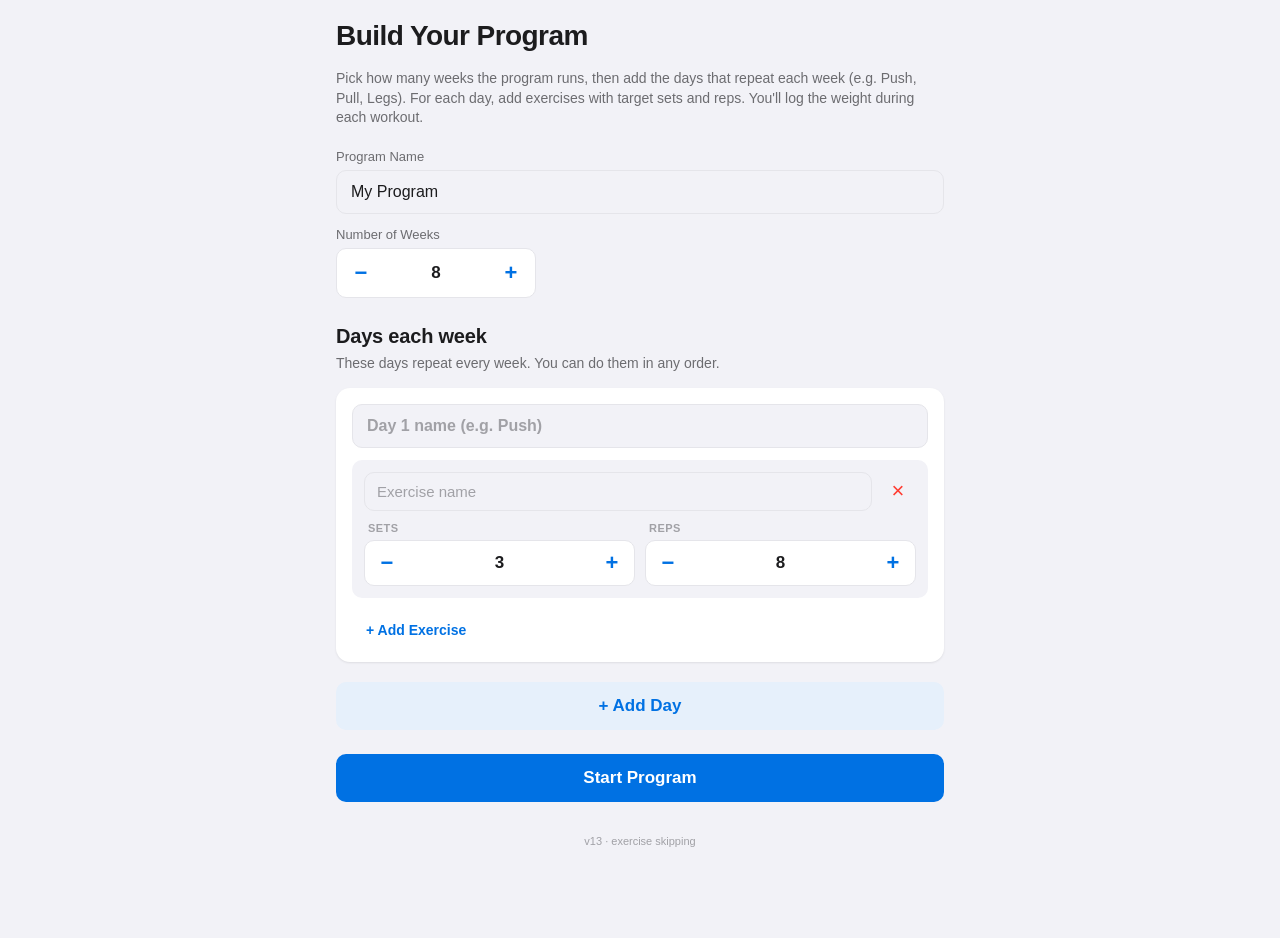
==== index.html @ 16e66144 "Add exercise skip flow" ====
<!DOCTYPE html>
<html lang="en">
<head>
<meta charset="UTF-8">
<meta name="viewport" content="width=device-width, initial-scale=1.0, viewport-fit=cover">
<title>Weight Tracker</title>
<link rel="manifest" href="manifest.json">
<meta name="theme-color" content="#0071e3">
<meta name="apple-mobile-web-app-capable" content="yes">
<meta name="apple-mobile-web-app-status-bar-style" content="default">
<meta name="apple-mobile-web-app-title" content="Weight Tracker">
<link rel="apple-touch-icon" href="icons/apple-touch-icon.png">
<link rel="icon" type="image/png" sizes="192x192" href="icons/icon-192.png">
<link rel="icon" type="image/png" sizes="512x512" href="icons/icon-512.png">
<style>
  :root {
    --bg: #f2f2f7;
    --card: #ffffff;
    --text: #1c1c1e;
    --text-dim: #6c6c70;
    --text-faint: #a1a1a6;
    --accent: #0071e3;
    --accent-dim: #e6f0fb;
    --success: #34c759;
    --success-dim: #e6f8eb;
    --danger: #ff3b30;
    --warn: #ff9500;
    --border: #e5e5ea;
    --shadow: 0 1px 2px rgba(0,0,0,0.04), 0 1px 3px rgba(0,0,0,0.05);
    --radius: 14px;
    --radius-sm: 10px;
    --safe-bottom: env(safe-area-inset-bottom, 0px);
    --safe-top: env(safe-area-inset-top, 0px);
    --tab-h: 64px;
  }
  * { box-sizing: border-box; -webkit-tap-highlight-color: transparent; }
  html, body { margin: 0; padding: 0; }
  body {
    font-family: -apple-system, BlinkMacSystemFont, "SF Pro Text", "Segoe UI", Roboto, sans-serif;
    background: var(--bg);
    color: var(--text);
    font-size: 16px;
    line-height: 1.4;
    min-height: 100vh;
    overscroll-behavior-y: contain;
    touch-action: manipulation;
  }
  #app {
    max-width: 640px;
    margin: 0 auto;
    padding: calc(16px + var(--safe-top)) 16px calc(var(--tab-h) + var(--safe-bottom) + 16px);
  }
  #app.fullscreen {
    padding-bottom: calc(var(--safe-bottom) + 96px);
  }

  /* Typography */
  h1 { font-size: 28px; font-weight: 700; margin: 0 0 4px; letter-spacing: -0.02em; }
  h2 { font-size: 20px; font-weight: 600; margin: 24px 0 12px; letter-spacing: -0.01em; }
  h3 { font-size: 17px; font-weight: 600; margin: 0; }
  .subtle { color: var(--text-dim); font-size: 14px; }
  .faint { color: var(--text-faint); font-size: 13px; }
  .mono { font-variant-numeric: tabular-nums; }

  /* Cards */
  .card {
    background: var(--card);
    border-radius: var(--radius);
    padding: 16px;
    margin-bottom: 12px;
    box-shadow: var(--shadow);
  }
  .card.compact { padding: 12px 16px; }
  .card.flat { box-shadow: none; border: 1px solid var(--border); }
  .row { display: flex; align-items: center; gap: 12px; }
  .row.between { justify-content: space-between; }
  .row.wrap { flex-wrap: wrap; }
  .stack { display: flex; flex-direction: column; gap: 4px; }

  /* Buttons */
  .btn {
    border: none;
    background: var(--accent);
    color: white;
    font-size: 17px;
    font-weight: 600;
    padding: 14px 20px;
    border-radius: var(--radius-sm);
    cursor: pointer;
    width: 100%;
    font-family: inherit;
    transition: opacity 0.15s, transform 0.05s;
  }
  .btn:active { transform: scale(0.98); opacity: 0.9; }
  .btn:disabled { opacity: 0.4; cursor: not-allowed; }
  .btn.secondary { background: var(--accent-dim); color: var(--accent); }
  .btn.ghost { background: transparent; color: var(--accent); }
  .btn.danger { background: transparent; color: var(--danger); }
  .btn.success { background: var(--success); }
  .btn.small { padding: 8px 14px; font-size: 14px; width: auto; }
  .btn.icon {
    width: 36px; height: 36px; padding: 0;
    border-radius: 50%; display: inline-flex;
    align-items: center; justify-content: center;
    background: var(--bg); color: var(--text-dim);
    font-size: 18px; font-weight: 400;
  }
  .btn-group { display: flex; gap: 8px; }
  .btn-group .btn { flex: 1; }

  /* Inputs */
  input[type="text"], input[type="number"], input[type="tel"] {
    border: 1px solid var(--border);
    background: var(--bg);
    border-radius: var(--radius-sm);
    padding: 12px 14px;
    font-size: 16px;
    font-family: inherit;
    width: 100%;
    color: var(--text);
    -webkit-appearance: none;
    appearance: none;
  }
  input:focus {
    outline: none;
    border-color: var(--accent);
    background: white;
  }
  input::placeholder { color: var(--text-faint); }
  label.field { display: block; margin-bottom: 12px; }
  label.field .lbl { display: block; font-size: 13px; color: var(--text-dim); margin-bottom: 4px; }

  /* Tab bar */
  #tabs {
    position: fixed;
    bottom: 0; left: 0; right: 0;
    background: rgba(255,255,255,0.92);
    backdrop-filter: saturate(180%) blur(20px);
    -webkit-backdrop-filter: saturate(180%) blur(20px);
    border-top: 1px solid var(--border);
    display: flex;
    height: calc(var(--tab-h) + var(--safe-bottom));
    padding-bottom: var(--safe-bottom);
    z-index: 50;
  }
  #tabs[hidden] { display: none; }
  .tab {
    flex: 1;
    border: none;
    background: transparent;
    color: var(--text-dim);
    font-size: 11px;
    font-weight: 500;
    cursor: pointer;
    display: flex;
    flex-direction: column;
    align-items: center;
    justify-content: center;
    gap: 2px;
    padding: 8px 4px;
    font-family: inherit;
  }
  .tab .ico { font-size: 22px; line-height: 1; }
  .tab.active { color: var(--accent); }

  /* Stat row */
  .stats {
    display: grid;
    grid-template-columns: repeat(3, 1fr);
    gap: 8px;
    margin: 12px 0 20px;
  }
  .stat {
    background: var(--card);
    border-radius: var(--radius);
    padding: 12px;
    text-align: center;
    box-shadow: var(--shadow);
  }
  .stat .v { font-size: 22px; font-weight: 700; letter-spacing: -0.02em; }
  .stat .k { font-size: 11px; color: var(--text-dim); text-transform: uppercase; letter-spacing: 0.04em; margin-top: 2px; }

  /* Progress */
  .progress-bar {
    height: 8px;
    background: var(--bg);
    border-radius: 4px;
    overflow: hidden;
  }
  .progress-bar .fill {
    height: 100%;
    background: var(--accent);
    transition: width 0.3s;
  }
  .progress-bar.success .fill { background: var(--success); }

  /* Day list */
  .day-list .day-item {
    display: flex;
    align-items: center;
    gap: 12px;
    padding: 12px;
    background: var(--card);
    border-radius: var(--radius-sm);
    margin-bottom: 8px;
    border: 1px solid transparent;
  }
  .day-list .day-item.current { border-color: var(--accent); background: var(--accent-dim); }
  .day-list .day-item.done .num { background: var(--success); color: white; }
  .day-list .num {
    width: 32px; height: 32px;
    border-radius: 50%;
    background: var(--bg);
    color: var(--text-dim);
    display: flex; align-items: center; justify-content: center;
    font-weight: 600; font-size: 14px;
    flex-shrink: 0;
  }
  .day-list .day-item.current .num { background: var(--accent); color: white; }
  .day-list .name { flex: 1; font-weight: 500; }
  .day-list .meta { font-size: 13px; color: var(--text-dim); }

  /* Workout view */
  .workout-top {
    position: sticky;
    top: 0;
    background: var(--bg);
    z-index: 10;
    padding-top: var(--safe-top);
    margin: calc(-1 * (16px + var(--safe-top))) -16px 12px;
    padding: calc(12px + var(--safe-top)) 16px 12px;
  }
  .workout-top .row { margin-bottom: 12px; }
  .dots { display: flex; gap: 6px; flex-wrap: wrap; }
  .dot {
    width: 28px; height: 4px;
    background: var(--border);
    border-radius: 2px;
    flex: 1;
    min-width: 16px;
    max-width: 40px;
    cursor: pointer;
  }
  .dot.current { background: var(--accent); }
  .dot.done { background: var(--success); }
  .dot.skipped { background: var(--warn); }

  /* Exercise card */
  .ex-card {
    background: var(--card);
    border-radius: var(--radius);
    margin-bottom: 10px;
    box-shadow: var(--shadow);
    overflow: hidden;
    transition: opacity 0.15s;
  }
  .ex-card.pending { opacity: 0.55; }
  .ex-card.done .ex-header { background: var(--success-dim); }
  .ex-card.skipped .ex-header { background: #fff4e5; }
  .ex-card.skipped .check { background: var(--warn); }
  .ex-header {
    padding: 14px 16px;
    display: flex;
    align-items: center;
    gap: 10px;
  }
  .ex-header .name { flex: 1; font-weight: 600; font-size: 16px; }
  .ex-header .progress {
    font-size: 13px;
    color: var(--text-dim);
    font-variant-numeric: tabular-nums;
  }
  .ex-header .check {
    width: 22px; height: 22px;
    border-radius: 50%;
    background: var(--success);
    color: white;
    display: flex; align-items: center; justify-content: center;
    font-size: 14px;
    font-weight: 700;
  }
  .ex-target { font-size: 13px; color: var(--text-dim); padding: 0 16px 12px; }
  .ex-summary { font-size: 13px; color: var(--text-dim); padding: 0 16px 12px; font-variant-numeric: tabular-nums; }
  .skip-ex-btn { flex-shrink: 0; }

  /* Set rows */
  .sets { padding: 0 12px 12px; }
  .set-row {
    display: grid;
    grid-template-columns: 48px 1fr 1fr 56px;
    gap: 8px;
    align-items: center;
    padding: 10px 4px;
    border-top: 1px solid var(--border);
  }
  .set-row:first-child { border-top: none; }
  .set-row .lbl { font-size: 13px; color: var(--text-dim); font-weight: 600; }
  .set-row.logged {
    color: var(--text);
  }
  .set-row.logged .val {
    font-size: 16px;
    font-weight: 500;
    font-variant-numeric: tabular-nums;
  }
  .set-row.logged .lbl { color: var(--success); }
  .set-row.pending { color: var(--text-faint); }
  .set-row.pending .val {
    font-size: 14px;
    color: var(--text-faint);
    font-variant-numeric: tabular-nums;
  }
  .set-row.active input,
  .set-row.editing input {
    height: 44px;
    padding: 0 12px;
    text-align: center;
    font-size: 17px;
    font-weight: 600;
    font-variant-numeric: tabular-nums;
    background: var(--bg);
    border: 1px solid transparent;
    border-radius: var(--radius-sm);
    box-sizing: border-box;
  }
  .set-row.active .log-btn {
    background: var(--accent);
    color: white;
    border: none;
    border-radius: var(--radius-sm);
    height: 44px;
    font-size: 20px;
    cursor: pointer;
    font-weight: 700;
    box-sizing: border-box;
  }
  .set-row.active .log-btn:disabled {
    background: var(--border);
    color: var(--text-faint);
  }
  .set-row.logged {
    cursor: pointer;
    -webkit-tap-highlight-color: transparent;
    transition: background 0.12s ease;
    border-radius: var(--radius-sm);
  }
  .set-row.logged:active { background: var(--bg); }
  .edit-set-btn {
    color: var(--text-faint);
    font-size: 18px;
    justify-self: end;
    pointer-events: none;
  }
  .set-row.editing {
    grid-template-columns: 48px 1fr 1fr 96px;
    background: var(--accent-dim);
    border-radius: var(--radius-sm);
    padding: 8px;
  }
  .set-row.editing .edit-actions {
    display: flex;
    gap: 4px;
  }
  .set-row.editing .edit-actions .log-btn,
  .set-row.editing .edit-actions .cancel-btn {
    flex: 1;
    border: none;
    border-radius: var(--radius-sm);
    height: 44px;
    font-size: 20px;
    font-weight: 700;
    cursor: pointer;
    box-sizing: border-box;
  }
  .set-row.editing .edit-actions .log-btn {
    background: var(--accent);
    color: white;
  }
  .set-row.editing .edit-actions .log-btn:disabled {
    background: var(--border);
    color: var(--text-faint);
  }
  .set-row.editing .edit-actions .cancel-btn {
    background: white;
    color: var(--text-dim);
    border: 1px solid var(--border);
  }
  .last-ref {
    grid-column: 2 / 5;
    margin-top: -4px;
    padding-bottom: 8px;
  }
  .last-chip {
    display: inline-flex;
    align-items: center;
    gap: 6px;
    background: var(--bg);
    color: var(--text-dim);
    font-size: 12px;
    padding: 5px 10px;
    border-radius: 12px;
    border: none;
    cursor: pointer;
    font-family: inherit;
    font-variant-numeric: tabular-nums;
  }
  .last-chip.static { cursor: default; }
  .last-chip .copy { color: var(--accent); font-weight: 600; }

  /* Compact reps stepper in workout set rows */
  .set-row .reps-stepper {
    display: flex;
    align-items: center;
    justify-content: space-between;
    height: 44px;
    background: var(--bg);
    border: 1px solid transparent;
    border-radius: var(--radius-sm);
    padding: 2px;
    min-width: 0;
    box-sizing: border-box;
  }
  .set-row .reps-stepper .step-btn {
    width: 40px; height: 38px;
    font-size: 20px;
    color: var(--accent);
    background: transparent;
    border: none;
    border-radius: var(--radius-sm);
    flex-shrink: 0;
    cursor: pointer;
  }
  .set-row .reps-stepper .step-btn:active { background: var(--accent-dim); }
  .set-row .reps-stepper .step-val {
    flex: 1;
    text-align: center;
    font-size: 17px;
    font-weight: 600;
    font-variant-numeric: tabular-nums;
    min-width: 24px;
  }
  .set-row.editing .reps-stepper {
    background: white;
  }

  /* Bottom bar in workout */
  .workout-bottom {
    position: fixed;
    bottom: var(--safe-bottom);
    left: 0; right: 0;
    background: rgba(255,255,255,0.92);
    backdrop-filter: saturate(180%) blur(20px);
    -webkit-backdrop-filter: saturate(180%) blur(20px);
    border-top: 1px solid var(--border);
    padding: 12px 16px;
    z-index: 40;
  }
  .workout-bottom-inner { max-width: 640px; margin: 0 auto; }

  /* Setup */
  .day-editor {
    background: var(--card);
    border-radius: var(--radius);
    padding: 16px;
    margin-bottom: 12px;
    box-shadow: var(--shadow);
  }
  .ex-editor {
    background: var(--bg);
    border-radius: var(--radius-sm);
    padding: 12px;
    margin-bottom: 8px;
  }
  .ex-editor-top {
    display: flex;
    gap: 8px;
    align-items: center;
  }
  .ex-editor-top .exname { flex: 1; padding: 10px 12px; font-size: 15px; }
  .ex-editor-bottom {
    display: flex;
    gap: 10px;
    margin-top: 10px;
  }
  .ex-editor .remove {
    background: transparent;
    border: none;
    color: var(--danger);
    font-size: 22px;
    cursor: pointer;
    padding: 6px 10px;
    border-radius: var(--radius-sm);
    min-width: 36px;
    min-height: 36px;
  }
  .stepper-group {
    flex: 1;
    min-width: 0;
  }
  .stepper {
    display: flex;
    align-items: center;
    justify-content: space-between;
    background: var(--card);
    border: 1px solid var(--border);
    border-radius: var(--radius-sm);
    padding: 4px;
    min-width: 0;
  }
  .stepper.big { padding: 6px; }
  .stepper-label {
    display: block;
    font-size: 11px;
    color: var(--text-faint);
    text-transform: uppercase;
    letter-spacing: 0.04em;
    font-weight: 600;
    margin: 0 0 4px 4px;
  }
  .step-btn {
    width: 36px; height: 36px;
    background: transparent;
    border: none;
    color: var(--accent);
    font-size: 22px;
    font-weight: 600;
    cursor: pointer;
    border-radius: var(--radius-sm);
    flex-shrink: 0;
  }
  .step-btn:active { background: var(--accent-dim); }
  .step-val {
    flex: 1;
    min-width: 28px;
    text-align: center;
    font-size: 17px;
    font-weight: 600;
    font-variant-numeric: tabular-nums;
  }
  /* placeholder for old style — no longer used but kept harmless */
  .ex-editor-head {
    display: none;
    font-size: 11px;
    color: var(--text-faint);
    text-transform: uppercase;
    letter-spacing: 0.04em;
    margin-bottom: 4px;
    padding: 0 4px;
  }

  /* Celebration */
  .celebrate {
    text-align: center;
    padding: 40px 20px;
  }
  .celebrate .big {
    width: 88px; height: 88px;
    border-radius: 50%;
    background: var(--success);
    color: white;
    display: inline-flex;
    align-items: center; justify-content: center;
    font-size: 44px;
    margin-bottom: 20px;
    animation: pop 0.4s ease-out;
  }
  .celebrate h1 { font-size: 32px; margin-bottom: 8px; }
  .celebrate .sub { color: var(--text-dim); margin-bottom: 24px; }

  /* Week progression timeline on celebration */
  .week-timeline {
    max-width: 360px;
    margin: 8px auto 24px;
    padding: 0 8px;
  }
  .week-tl-row {
    display: flex;
    align-items: center;
    gap: 0;
  }
  .week-tl-node {
    width: 44px;
    height: 44px;
    border-radius: 50%;
    border: 2px solid var(--border);
    background: var(--card);
    color: var(--text-faint);
    display: flex;
    align-items: center;
    justify-content: center;
    font-size: 18px;
    font-weight: 700;
    flex-shrink: 0;
    transition: background 0.2s, border-color 0.2s, color 0.2s;
  }
  .week-tl-node.done {
    background: var(--success);
    border-color: var(--success);
    color: white;
  }
  .week-tl-node.animate-in {
    animation: tl-pop 0.55s cubic-bezier(0.34, 1.56, 0.64, 1) backwards;
  }
  .week-tl-line {
    flex: 1;
    height: 2px;
    background: var(--border);
    transition: background 0.3s ease;
  }
  .week-tl-line.filled { background: var(--success); }
  .week-tl-labels {
    display: flex;
    justify-content: space-between;
    margin-top: 10px;
  }
  .week-tl-name {
    width: 44px;
    text-align: center;
    font-size: 10px;
    text-transform: uppercase;
    letter-spacing: 0.05em;
    font-weight: 600;
    color: var(--text-faint);
    overflow: hidden;
    text-overflow: ellipsis;
    white-space: nowrap;
    flex-shrink: 0;
  }
  .week-tl-name.done { color: var(--text); }
  .week-tl-caption {
    margin-top: 14px;
    font-size: 12px;
    color: var(--text-dim);
    font-weight: 500;
    font-variant-numeric: tabular-nums;
  }
  @keyframes tl-pop {
    0%   { transform: scale(0.4); opacity: 0; }
    60%  { transform: scale(1.18); opacity: 1; }
    100% { transform: scale(1); opacity: 1; }
  }
  .reward-row {
    display: flex; justify-content: center; gap: 12px;
    margin: 20px 0;
  }
  .reward {
    background: var(--card);
    border-radius: var(--radius);
    padding: 12px 18px;
    box-shadow: var(--shadow);
    font-weight: 600;
    font-size: 15px;
    animation: slideup 0.5s ease-out;
  }
  .reward .label { display: block; font-size: 11px; color: var(--text-dim); text-transform: uppercase; letter-spacing: 0.04em; font-weight: 500; margin-bottom: 2px; }
  @keyframes pop {
    0% { transform: scale(0); }
    70% { transform: scale(1.15); }
    100% { transform: scale(1); }
  }
  @keyframes slideup {
    from { transform: translateY(20px); opacity: 0; }
    to { transform: translateY(0); opacity: 1; }
  }

  /* History */
  .session-item {
    background: var(--card);
    border-radius: var(--radius);
    padding: 14px 16px;
    margin-bottom: 10px;
    box-shadow: var(--shadow);
  }
  .session-item .session-head {
    display: flex; align-items: baseline; justify-content: space-between;
    margin-bottom: 6px;
  }
  .session-item .session-head .ttl { font-weight: 600; }
  .session-item details summary {
    cursor: pointer;
    color: var(--accent);
    font-size: 13px;
    list-style: none;
    margin-top: 8px;
  }
  .session-item details summary::-webkit-details-marker { display: none; }
  .session-item .ex-detail {
    margin-top: 10px;
    padding-top: 10px;
    border-top: 1px solid var(--border);
    font-size: 14px;
  }
  .session-item .ex-detail .nm { font-weight: 500; }
  .session-item .ex-detail .sts { color: var(--text-dim); font-variant-numeric: tabular-nums; font-size: 13px; }

  /* Empty state */
  .empty {
    text-align: center;
    padding: 60px 20px;
    color: var(--text-dim);
  }
  .empty .ico {
    font-size: 56px;
    margin-bottom: 12px;
    opacity: 0.4;
  }

  /* Modal */
  .modal-backdrop {
    position: fixed; inset: 0;
    background: rgba(0,0,0,0.4);
    display: flex; align-items: center; justify-content: center;
    z-index: 100;
    padding: 20px;
  }
  .modal {
    background: var(--card);
    border-radius: var(--radius);
    padding: 20px;
    max-width: 360px;
    width: 100%;
    text-align: center;
  }
  .modal h3 { margin-bottom: 8px; }
  .modal p { color: var(--text-dim); margin: 0 0 20px; }
  .modal .btn-group { margin-top: 12px; }
  .modal-extra {
    display: block;
    margin: 16px auto 0;
    background: transparent;
    border: none;
    color: var(--accent);
    font-size: 14px;
    font-weight: 500;
    padding: 8px 12px;
    cursor: pointer;
  }
  .modal-extra.danger { color: var(--danger); }

  /* Misc */
  .divider { height: 1px; background: var(--border); margin: 16px 0; }
  .badge {
    display: inline-block;
    background: var(--accent-dim);
    color: var(--accent);
    font-size: 12px;
    font-weight: 600;
    padding: 2px 8px;
    border-radius: 8px;
  }
  .badge.success { background: var(--success-dim); color: var(--success); }

  .program-summary .ex-line {
    padding: 8px 0;
    border-bottom: 1px solid var(--border);
    display: flex; justify-content: space-between;
    font-size: 14px;
  }
  .program-summary .ex-line:last-child { border-bottom: none; }
  .program-summary .ex-line .nm { font-weight: 500; }
  .program-summary .ex-line .tgt { color: var(--text-dim); font-variant-numeric: tabular-nums; }

  .week-pip {
    width: 28px; height: 28px;
    border-radius: 50%;
    background: var(--card);
    border: 1px solid var(--border);
    color: var(--text-dim);
    font-size: 12px;
    font-weight: 600;
    display: inline-flex;
    align-items: center; justify-content: center;
    font-variant-numeric: tabular-nums;
  }
  .week-pip.done { background: var(--success); color: white; border-color: var(--success); }
  .week-pip.current { background: var(--accent); color: white; border-color: var(--accent); }

  .day-check {
    width: 28px; height: 28px;
    border-radius: 50%;
    background: var(--success);
    color: white;
    display: flex; align-items: center; justify-content: center;
    font-size: 15px; font-weight: 700;
    flex-shrink: 0;
  }
  .day-check.small { width: 22px; height: 22px; font-size: 13px; }

  .day-row {
    background: var(--card);
    border-radius: var(--radius);
    padding: 12px 14px;
    margin-bottom: 8px;
    box-shadow: var(--shadow);
  }
  .day-row.compact { cursor: pointer; user-select: none; -webkit-tap-highlight-color: transparent; }
  .day-row.done {
    display: flex;
    align-items: center;
    gap: 12px;
    padding: 10px 14px;
    opacity: 0.75;
  }
  .day-row-head {
    display: flex;
    align-items: center;
    gap: 10px;
  }
  .day-row-main { flex: 1; min-width: 0; }
  .day-row-main .name { font-size: 16px; font-weight: 600; }
  .day-row-main .meta { font-size: 13px; color: var(--text-dim); margin-top: 2px; }
  .chevron { color: var(--text-faint); font-size: 14px; }
  .day-row-detail {
    margin-top: 12px;
    padding-top: 12px;
    border-top: 1px solid var(--border);
  }

  .card-next {
    border: 2px solid var(--accent);
    box-shadow: 0 1px 2px rgba(0,113,227,0.08), 0 4px 12px rgba(0,113,227,0.12);
  }

  .version-stamp {
    text-align: center;
    color: var(--text-faint);
    font-size: 11px;
    margin: 32px 0 8px;
    font-variant-numeric: tabular-nums;
  }
</style>
</head>
<body>
<div id="app"></div>
<nav id="tabs" hidden>
  <button class="tab" data-tab="today"><span class="ico">⌂</span><span>Today</span></button>
  <button class="tab" data-tab="program"><span class="ico">⚙</span><span>Settings</span></button>
  <button class="tab" data-tab="history"><span class="ico">◷</span><span>History</span></button>
</nav>

<script>
'use strict';

/* ---------- State ---------- */
const APP_VERSION = 'v13 · exercise skipping';

const EXERCISE_LIBRARY = [
  // Squat / quad
  'Back Squat', 'Front Squat', 'Goblet Squat', 'Hack Squat', 'Bulgarian Split Squat',
  'Leg Press', 'Lunge', 'Walking Lunge', 'Step-Up', 'Leg Extension',
  // Hinge / posterior chain
  'Deadlift', 'Romanian Deadlift', 'Sumo Deadlift', 'Stiff-Leg Deadlift',
  'Hip Thrust', 'Glute Bridge', 'Good Morning', 'Leg Curl', 'Kettlebell Swing',
  // Calves
  'Standing Calf Raise', 'Seated Calf Raise',
  // Push horizontal
  'Bench Press', 'Incline Bench Press', 'Decline Bench Press', 'Close-Grip Bench Press',
  'Dumbbell Bench Press', 'Incline Dumbbell Press', 'Dumbbell Fly', 'Cable Fly',
  'Dumbbell Pullover', 'Push-Up', 'Diamond Push-Up', 'Dip',
  // Pull horizontal
  'Bent-Over Row', 'Pendlay Row', 'T-Bar Row', 'Seated Cable Row', 'Dumbbell Row',
  'Inverted Row', 'Chest-Supported Row', 'Face Pull',
  // Pull vertical
  'Pull-Up', 'Chin-Up', 'Lat Pulldown', 'Straight-Arm Pulldown',
  // Shoulders
  'Overhead Press', 'Dumbbell Shoulder Press', 'Arnold Press', 'Push Press',
  'Lateral Raise', 'Cable Lateral Raise', 'Front Raise', 'Rear Delt Fly',
  'Upright Row', 'Shrug',
  // Biceps
  'Barbell Curl', 'EZ-Bar Curl', 'Dumbbell Curl', 'Hammer Curl',
  'Preacher Curl', 'Cable Curl', 'Concentration Curl', 'Incline Dumbbell Curl',
  // Triceps
  'Tricep Pushdown', 'Skull Crusher', 'Overhead Tricep Extension',
  'Tricep Dip', 'Tricep Kickback', 'Cable Overhead Extension',
  // Core
  'Plank', 'Side Plank', 'Hanging Leg Raise', 'Cable Crunch', 'Russian Twist',
  'Ab Wheel Rollout', 'Sit-Up', 'Crunch', 'Mountain Climber', 'Pallof Press',
  // Olympic / total body
  'Power Clean', 'Clean and Press', 'Snatch', 'Farmer’s Walk', 'Turkish Get-Up'
];
const STORAGE_KEY = 'wt-state-v2';
let saveErrorShown = false;
const DEFAULT_STATE = {
  program: null,        // { name, weeks: 8, template: [{ name, exercises: [{ name, sets, reps }] }] }
  sessions: [],         // [{ date, weekIndex, dayIndex, dayName, durationMs, exercises: [{ name, sets: [{ weight, reps, ts }], skipped }] }]
  active: null,         // { weekIndex, dayIndex, dayName, startedAt, exercises: [...] }
  stats: { xp: 0, streak: 0, lastDayCompleteDate: null },
  currentRun: { startedAt: null, weekIndex: 0, completedDayIndices: [] },
  tab: 'today',
  celebration: null     // { type: 'workout', dayName, weekIndex, setCount, volume, xpEarned, leveledUp, fullyComplete, weekComplete, programComplete }
};

let state = load();
let setupDraft = null;  // { name, weeks, days: [...] } while editing in setup screen
let editingSet = null;  // { exIdx, setIdx } when a logged set is being edited
let expandedDayIdx = null;  // index of compact day-card whose detail is expanded on Today
let modal = null;

function load() {
  try {
    const raw = localStorage.getItem(STORAGE_KEY);
    if (raw) return migrate(Object.assign(structuredClone(DEFAULT_STATE), JSON.parse(raw)));
  } catch (e) { console.warn('load failed', e); }
  return structuredClone(DEFAULT_STATE);
}

function migrate(s) {
  if (!s.program) return s;
  // Old program shape: { name, days: [...] } → { name, weeks: 1, template: [...] }
  if (s.program.days && !s.program.template) {
    s.program = {
      name: s.program.name,
      weeks: 1,
      template: s.program.days
    };
  }
  // Normalize currentRun shape
  const cr = s.currentRun || {};
  const newCR = {
    startedAt: cr.startedAt || Date.now(),
    weekIndex: typeof cr.weekIndex === 'number' ? cr.weekIndex : 0,
    completedDayIndices: Array.isArray(cr.completedDayIndices) ? cr.completedDayIndices : []
  };
  // Migrate old completedDayCount → weekIndex/completedDayIndices
  if (typeof cr.completedDayCount === 'number' && !Array.isArray(cr.completedDayIndices)) {
    const dayCount = s.program.template.length;
    const fullWeeks = Math.floor(cr.completedDayCount / dayCount);
    const remainder = cr.completedDayCount % dayCount;
    newCR.weekIndex = fullWeeks;
    newCR.completedDayIndices = Array.from({ length: remainder }, (_, i) => i);
  }
  s.currentRun = newCR;
  // Ensure sessions have weekIndex
  if (Array.isArray(s.sessions)) {
    s.sessions.forEach(sess => { if (sess.weekIndex == null) sess.weekIndex = 0; });
  }
  return s;
}

function save() {
  try {
    localStorage.setItem(STORAGE_KEY, JSON.stringify(state));
    // Verify it actually persisted (some browsers silently accept then drop)
    const check = localStorage.getItem(STORAGE_KEY);
    if (!check) throw new Error('write succeeded but read returned empty');
    return true;
  } catch (e) {
    console.error('save failed', e);
    if (!saveErrorShown) {
      saveErrorShown = true;
      showModal({
        title: 'Could not save your data',
        body: 'Your browser is blocking storage. Common causes: Private/Incognito mode, "Block All Cookies", or full storage. Your changes won\'t persist across reloads until this is fixed.\n\nError: ' + (e.message || String(e)),
        confirmText: 'OK',
        hideCancel: true,
        onConfirm: closeModal
      });
    }
    return false;
  }
}

function buzz(pattern) {
  // No-op on iOS Safari (Vibration API unsupported). Works on Android Chrome / many PWAs.
  try { if (navigator.vibrate) navigator.vibrate(pattern); } catch (e) {}
}

function storageWorks() {
  try {
    const k = '__wt_test__';
    localStorage.setItem(k, '1');
    const ok = localStorage.getItem(k) === '1';
    localStorage.removeItem(k);
    return ok;
  } catch (e) {
    return false;
  }
}

function setState(patch) {
  Object.assign(state, patch);
  save();
  render();
}

/* ---------- Helpers ---------- */
const $ = (sel, root = document) => root.querySelector(sel);
const $$ = (sel, root = document) => Array.from(root.querySelectorAll(sel));
const esc = s => String(s ?? '').replace(/[&<>"']/g, c => ({'&':'&amp;','<':'&lt;','>':'&gt;','"':'&quot;',"'":'&#39;'}[c]));
const fmtNum = n => {
  if (n == null || isNaN(n)) return '–';
  const r = Math.round(n * 10) / 10;
  return r % 1 === 0 ? String(r) : r.toFixed(1);
};
const fmtDate = ts => {
  const d = new Date(ts);
  const now = new Date();
  const sameDay = d.toDateString() === now.toDateString();
  const yesterday = new Date(now); yesterday.setDate(now.getDate() - 1);
  const isYesterday = d.toDateString() === yesterday.toDateString();
  if (sameDay) return 'Today';
  if (isYesterday) return 'Yesterday';
  return d.toLocaleDateString(undefined, { weekday: 'short', month: 'short', day: 'numeric' });
};
const daysBetween = (a, b) => {
  const d1 = new Date(new Date(a).toDateString());
  const d2 = new Date(new Date(b).toDateString());
  return Math.round((d2 - d1) / 86400000);
};

function totalVolume(exercises) {
  let v = 0;
  exercises.forEach(e => e.sets.forEach(s => v += (s.weight || 0) * (s.reps || 0)));
  return v;
}
function setCount(exercises) {
  return exercises.reduce((n, e) => n + e.sets.length, 0);
}
function exerciseIsComplete(ex) {
  return ex.sets.length >= ex.targetSets;
}
function exerciseIsResolved(ex) {
  return exerciseIsComplete(ex) || !!ex.skipped;
}
function skippedCount(exercises) {
  return exercises.filter(e => e.skipped).length;
}
function workoutSummaryText(setCountVal, volume, skippedCountVal) {
  const parts = [`${setCountVal} sets`, `${fmtNum(volume)} kg`];
  if (skippedCountVal) parts.push(`${skippedCountVal} skipped`);
  return parts.join(' · ');
}
function levelFromXp(xp) {
  return Math.floor(Math.sqrt(xp / 100));
}
function xpForLevel(lvl) {
  return lvl * lvl * 100;
}

function findLastSet(exerciseName, setIndex) {
  for (let i = state.sessions.length - 1; i >= 0; i--) {
    const ex = state.sessions[i].exercises.find(e => e.name === exerciseName);
    if (ex && ex.sets[setIndex]) return ex.sets[setIndex];
  }
  return null;
}

function weightPrefillFor(ex, si) {
  // Set 2+: take the weight from the previous set in this workout
  if (si > 0 && ex.sets[si - 1]) return ex.sets[si - 1].weight;
  // Set 1: take the weight from the most recent matching set in history (if any)
  const last = findLastSet(ex.name, 0);
  return last ? last.weight : '';
}

function sessionExerciseStatus(ex) {
  const sets = ex.sets.length;
  if (ex.skipped) {
    return sets
      ? `${sets} set${sets === 1 ? '' : 's'} · skipped rest`
      : 'Skipped';
  }
  return `${sets} set${sets === 1 ? '' : 's'}`;
}

function sessionExerciseSetSummary(ex) {
  if (!ex.sets.length) return ex.skipped ? 'No sets logged' : '';
  return ex.sets.map(st => `${fmtNum(st.weight)}kg × ${st.reps}`).join(' · ');
}

function repsPrefillFor(ex, si) {
  // Set 2+: take the reps from the previous set in this workout
  if (si > 0 && ex.sets[si - 1]) return ex.sets[si - 1].reps;
  // Set 1: use the program's target reps
  return ex.targetReps;
}

function dayIsDoneThisWeek(dayIndex) {
  return state.currentRun.completedDayIndices.includes(dayIndex);
}

function nextDayIndex() {
  if (!state.program) return -1;
  for (let i = 0; i < state.program.template.length; i++) {
    if (!dayIsDoneThisWeek(i)) return i;
  }
  return -1;
}

function weekIsComplete() {
  return state.program && state.currentRun.completedDayIndices.length >= state.program.template.length;
}

function programIsComplete() {
  return state.program && state.currentRun.weekIndex >= state.program.weeks;
}

function sessionForDayThisWeek(dayIndex) {
  return state.sessions.slice().reverse().find(s =>
    s.weekIndex === state.currentRun.weekIndex && s.dayIndex === dayIndex
  );
}

/* ---------- Routing ---------- */
function pickView() {
  if (state.celebration) return 'celebration';
  if (!state.program || state.editing) return 'setup';
  if (state.active) return 'workout';
  return state.tab;
}

function render() {
  const view = pickView();
  const app = $('#app');
  const tabs = $('#tabs');
  let body = (Views[view] || Views.today)();
  if (view !== 'workout') {
    body += `<div class="version-stamp">${APP_VERSION}</div>`;
  }
  app.innerHTML = body;
  app.classList.toggle('fullscreen', view === 'workout');
  const showTabs = view === 'today' || view === 'program' || view === 'history';
  tabs.hidden = !showTabs;
  if (showTabs) {
    $$('.tab', tabs).forEach(t => t.classList.toggle('active', t.dataset.tab === state.tab));
  }
  if (modal) renderModal();
  // Scroll to top on view change (but not for active workout re-renders)
  if (view !== 'workout') window.scrollTo(0, 0);
}

/* ---------- Views ---------- */
const Views = {};

Views.setup = function() {
  if (!setupDraft) {
    setupDraft = state.program
      ? { name: state.program.name, weeks: state.program.weeks, days: structuredClone(state.program.template) }
      : { name: 'My Program', weeks: 8, days: [makeDay()] };
  }
  const suggestions = exerciseNameSuggestions();
  return `
    <datalist id="exercise-options">
      ${suggestions.map(n => `<option value="${esc(n)}">`).join('')}
    </datalist>

    <h1>${state.program ? 'Edit Program' : 'Build Your Program'}</h1>
    <p class="subtle">${state.program ? 'Changes apply going forward.' : 'Pick how many weeks the program runs, then add the days that repeat each week (e.g. Push, Pull, Legs). For each day, add exercises with target sets and reps. You\'ll log the weight during each workout.'}</p>

    <div style="margin-top:20px;">
      <label class="field">
        <span class="lbl">Program Name</span>
        <input type="text" id="prog-name" value="${esc(setupDraft.name)}" placeholder="e.g. 8-week Push/Pull/Legs">
      </label>
      <label class="field" style="max-width:200px;">
        <span class="lbl">Number of Weeks</span>
        <div class="stepper big" data-stepper-target="weeks">
          <button class="step-btn" data-step="-1" type="button">−</button>
          <span class="step-val" id="prog-weeks-val">${setupDraft.weeks}</span>
          <button class="step-btn" data-step="1" type="button">+</button>
        </div>
      </label>
    </div>

    <h2>Days each week</h2>
    <p class="subtle" style="margin-top:-8px;">These days repeat every week. You can do them in any order.</p>
    <div id="days">
      ${setupDraft.days.map((d, i) => dayEditorHtml(d, i)).join('')}
    </div>

    <button class="btn secondary" id="add-day" style="margin-top:8px;">+ Add Day</button>

    <div style="height:24px"></div>

    <button class="btn" id="save-program">${state.program ? 'Save Changes' : 'Start Program'}</button>
    ${state.program ? `<button class="btn ghost" id="cancel-setup" style="margin-top:8px;">Cancel</button>` : ''}
  `;
};

function makeDay() {
  return { name: '', exercises: [makeEx()] };
}
function makeEx() {
  return { name: '', sets: 3, reps: 8 };
}

function dayEditorHtml(day, i) {
  return `
    <div class="day-editor" data-day="${i}">
      <div class="row between" style="margin-bottom:12px;">
        <input type="text" class="day-name" value="${esc(day.name)}" placeholder="Day ${i + 1} name (e.g. Push)" style="font-weight:600;">
        ${setupDraft.days.length > 1 ? `<button class="btn icon" data-act="rm-day" title="Remove day">×</button>` : ''}
      </div>
      <div class="exercises">
        ${day.exercises.map((e, j) => exEditorHtml(e, j)).join('')}
      </div>
      <button class="btn ghost small" data-act="add-ex" style="margin-top:8px;">+ Add Exercise</button>
    </div>
  `;
}

function exEditorHtml(ex, j) {
  return `
    <div class="ex-editor" data-ex="${j}">
      <div class="ex-editor-top">
        <input type="text" class="exname" list="exercise-options" data-f="name" value="${esc(ex.name)}" placeholder="Exercise name">
        <button class="remove" data-act="rm-ex" title="Remove">×</button>
      </div>
      <div class="ex-editor-bottom">
        <div class="stepper-group">
          <span class="stepper-label">Sets</span>
          <div class="stepper" data-f="sets">
            <button class="step-btn" data-step="-1" type="button">−</button>
            <span class="step-val">${ex.sets}</span>
            <button class="step-btn" data-step="1" type="button">+</button>
          </div>
        </div>
        <div class="stepper-group">
          <span class="stepper-label">Reps</span>
          <div class="stepper" data-f="reps">
            <button class="step-btn" data-step="-1" type="button">−</button>
            <span class="step-val">${ex.reps}</span>
            <button class="step-btn" data-step="1" type="button">+</button>
          </div>
        </div>
      </div>
    </div>
  `;
};

function exerciseNameSuggestions() {
  // lowercase key → display name. Library wins casing; user-entered names from
  // sessions/template fill in anything the library doesn't already cover.
  const map = new Map();
  EXERCISE_LIBRARY.forEach(n => map.set(n.toLowerCase(), n));
  state.sessions.forEach(s => s.exercises.forEach(e => {
    if (e.name && !map.has(e.name.toLowerCase())) map.set(e.name.toLowerCase(), e.name);
  }));
  if (state.program) {
    state.program.template.forEach(d => d.exercises.forEach(e => {
      if (e.name && !map.has(e.name.toLowerCase())) map.set(e.name.toLowerCase(), e.name);
    }));
  }
  return Array.from(map.values()).sort((a, b) => a.localeCompare(b));
}

Views.today = function() {
  if (programIsComplete()) {
    return programCompleteView();
  }
  const lvl = levelFromXp(state.stats.xp);
  const program = state.program;
  const week = state.currentRun.weekIndex;
  const totalWeeks = program.weeks;
  const template = program.template;
  const doneCount = state.currentRun.completedDayIndices.length;
  const overallDone = week * template.length + doneCount;
  const overallTotal = totalWeeks * template.length;
  const overallPct = (overallDone / overallTotal * 100).toFixed(0);

  // Order cards: next-up first, other undone, then done last
  const nextIdx = nextDayIndex();
  const order = [];
  if (nextIdx >= 0) order.push(nextIdx);
  template.forEach((_, i) => { if (i !== nextIdx && !dayIsDoneThisWeek(i)) order.push(i); });
  template.forEach((_, i) => { if (dayIsDoneThisWeek(i)) order.push(i); });

  return `
    <div class="row between" style="align-items:baseline;">
      <h1>Today</h1>
      <button class="btn ghost small" id="edit-program">Edit program</button>
    </div>

    ${weekProgressHtml()}

    <div class="stats" style="grid-template-columns: 1fr 1fr;">
      <div class="stat"><div class="v">🔥 ${state.stats.streak}</div><div class="k">Streak</div></div>
      <div class="stat"><div class="v">Lv ${lvl}</div><div class="k">${state.stats.xp} XP</div></div>
    </div>

    <div class="progress-bar" style="margin: 18px 0 4px;">
      <div class="fill" style="width:${overallPct}%"></div>
    </div>
    <p class="subtle mono" style="margin: 0 0 20px; font-size: 12px;">${overallPct}% of program complete</p>

    ${order.map(i => dayCardHtml(template[i], i)).join('')}
  `;
};

function weekProgressHtml() {
  const week = state.currentRun.weekIndex;
  const totalWeeks = state.program.weeks;
  return `
    <div class="card">
      <div class="subtle" style="margin-bottom:10px;">Currently on Week ${Math.min(week + 1, totalWeeks)} of ${totalWeeks}</div>
      <div class="row wrap" style="gap:6px;">
        ${Array.from({length: totalWeeks}, (_, i) => {
          const done = i < week;
          const cur = i === week;
          return `<div class="week-pip ${done ? 'done' : ''} ${cur ? 'current' : ''}" title="Week ${i+1}">${i + 1}</div>`;
        }).join('')}
      </div>
    </div>
  `;
}

function dayCardHtml(day, i) {
  const done = dayIsDoneThisWeek(i);
  const isNext = !done && nextDayIndex() === i;
  const isExpanded = expandedDayIdx === i;
  const session = done ? sessionForDayThisWeek(i) : null;
  const exCount = day.exercises.length;
  const setCount = day.exercises.reduce((n, e) => n + e.sets, 0);

  const exList = `
    <div style="margin:10px 0 4px;">
      ${day.exercises.map(e => `
        <div class="row" style="padding:3px 0; font-size:14px;">
          <span class="faint mono" style="min-width:60px;">${e.sets}×${e.reps}</span>
          <span style="flex:1;">${esc(e.name)}</span>
        </div>
      `).join('')}
    </div>
  `;

  if (done) {
    return `
      <div class="day-row done">
        <div class="day-check small">✓</div>
        <div class="day-row-main">
          <div class="name">${esc(day.name)}</div>
          <div class="meta">${session ? 'Done ' + fmtDate(session.date) : 'Done'}</div>
        </div>
      </div>
    `;
  }

  if (isNext) {
    return `
      <div class="card card-next">
        <div class="row between" style="margin-bottom:6px;">
          <div>
            <div class="subtle">Next up</div>
            <h3>${esc(day.name)}</h3>
          </div>
          <span class="badge">${exCount} ex · ${setCount} sets</span>
        </div>
        ${exList}
        <button class="btn" data-start-day="${i}" style="margin-top:12px;">Start ${esc(day.name)}</button>
      </div>
    `;
  }

  // Other undone: compact, tap to expand exercises
  return `
    <div class="day-row compact ${isExpanded ? 'expanded' : ''}" data-expand-day="${i}">
      <div class="day-row-head">
        <div class="day-row-main">
          <div class="name">${esc(day.name)}</div>
          <div class="meta">${exCount} ex · ${setCount} sets</div>
        </div>
        <span class="chevron" aria-hidden="true">${isExpanded ? '▾' : '▸'}</span>
        <button class="btn secondary small" data-start-day="${i}">Start</button>
      </div>
      ${isExpanded ? `<div class="day-row-detail">${exList}</div>` : ''}
    </div>
  `;
}

function programCompleteView() {
  return `
    <div class="celebrate">
      <div class="big">🏆</div>
      <h1>Program Complete!</h1>
      <p class="sub">You finished all ${state.program.weeks} weeks of ${esc(state.program.name)}.</p>
      <div class="stats" style="max-width:320px; margin:24px auto;">
        <div class="stat"><div class="v">${state.stats.xp}</div><div class="k">Total XP</div></div>
        <div class="stat"><div class="v">Lv ${levelFromXp(state.stats.xp)}</div><div class="k">Level</div></div>
        <div class="stat"><div class="v">${state.sessions.length}</div><div class="k">Workouts</div></div>
      </div>
      <button class="btn" id="restart-program">Start Program Again</button>
      <button class="btn ghost" id="edit-program" style="margin-top:8px;">Edit Program</button>
    </div>
  `;
}

Views.program = function() {
  const p = state.program;
  return `
    <h1>Settings</h1>

    <h2>Program</h2>
    <div class="card">
      <div class="row between" style="margin-bottom:10px;">
        <div>
          <h3>${esc(p.name)}</h3>
          <div class="subtle">${p.weeks} week${p.weeks === 1 ? '' : 's'} · ${p.template.length} day${p.template.length === 1 ? '' : 's'} each week</div>
        </div>
        <button class="btn small secondary" id="edit-program">Edit</button>
      </div>
      <div class="program-summary">
        ${p.template.map((d, i) => `
          <div style="margin-top:${i === 0 ? '0' : '16px'};">
            <div class="row between" style="margin-bottom:6px;">
              <strong>${i + 1}. ${esc(d.name || 'Day ' + (i + 1))}</strong>
              ${dayIsDoneThisWeek(i) ? `<span class="badge success">Done this week</span>` : ''}
            </div>
            ${d.exercises.map(e => `
              <div class="ex-line">
                <span class="nm">${esc(e.name)}</span>
                <span class="tgt">${e.sets} × ${e.reps}</span>
              </div>
            `).join('')}
          </div>
        `).join('')}
      </div>
    </div>

    <h2>Danger zone</h2>
    <button class="btn ghost" id="reset-program" style="color: var(--danger);">Reset Program & History</button>
  `;
};

Views.history = function() {
  if (!state.sessions.length) {
    return `
      <h1>History</h1>
      <div class="empty">
        <div class="ico">◷</div>
        <div>No workouts logged yet.</div>
        <div class="faint" style="margin-top:8px;">Complete a workout to see it here.</div>
      </div>
    `;
  }
  const sorted = state.sessions.slice().sort((a, b) => b.date - a.date);
  return `
    <h1>History</h1>
    <p class="subtle">${state.sessions.length} workout${state.sessions.length === 1 ? '' : 's'} completed</p>
    <div style="margin-top:16px;">
    ${sorted.map((s, idx) => `
      <div class="session-item">
        <div class="session-head">
          <span class="ttl">${esc(s.dayName || 'Day ' + (s.dayIndex + 1))}</span>
          <span class="subtle">${fmtDate(s.date)}</span>
        </div>
        <div class="subtle mono">Week ${(s.weekIndex ?? 0) + 1} · ${setCount(s.exercises)} sets · ${fmtNum(totalVolume(s.exercises))} kg total volume</div>
        <details>
          <summary>View details</summary>
          ${s.exercises.map(e => `
            <div class="ex-detail">
              <div class="row between">
                <span class="nm">${esc(e.name)}</span>
                <span class="sts">${sessionExerciseStatus(e)}</span>
              </div>
              <div class="sts" style="margin-top:4px;">
                ${sessionExerciseSetSummary(e)}
              </div>
            </div>
          `).join('')}
        </details>
      </div>
    `).join('')}
    </div>
  `;
};

Views.workout = function() {
  const a = state.active;
  const totalEx = a.exercises.length;
  const currentExIdx = a.exercises.findIndex(e => !exerciseIsResolved(e));
  const allDone = currentExIdx === -1;
  const doneCount = a.exercises.filter(exerciseIsResolved).length;

  return `
    <div class="workout-top">
      <div class="row">
        <div>
          <div class="subtle">Week ${a.weekIndex + 1} · ${esc(a.dayName)}</div>
        </div>
      </div>
      <div class="dots">
        ${a.exercises.map((e, i) => {
          const done = exerciseIsComplete(e);
          const skipped = !!e.skipped;
          const cur = i === currentExIdx;
          return `<div class="dot ${done ? 'done' : ''} ${skipped ? 'skipped' : ''} ${cur ? 'current' : ''}" data-jump="${i}"></div>`;
        }).join('')}
      </div>
    </div>

    ${a.exercises.map((e, i) => exerciseCardHtml(e, i, currentExIdx)).join('')}

    <div class="workout-bottom">
      <div class="workout-bottom-inner">
        <div class="row between" style="align-items:center; gap:12px;">
          <span class="subtle" style="white-space:nowrap;">${doneCount} of ${totalEx} complete</span>
          <button class="btn ${allDone ? 'success' : ''}" id="finish-workout" style="flex:1; max-width:200px;">${allDone ? 'Finish Workout ✓' : 'Finish'}</button>
        </div>
      </div>
    </div>
  `;
};

function exerciseCardHtml(ex, i, currentExIdx) {
  const complete = exerciseIsComplete(ex);
  const skipped = !!ex.skipped;
  const done = complete || skipped;
  const pending = !done && i !== currentExIdx;
  const isCurrent = i === currentExIdx;

  let cardClass = 'ex-card';
  if (complete) cardClass += ' done';
  if (skipped) cardClass += ' skipped';
  if (pending) cardClass += ' pending';

  if (done) {
    const summary = skipped
      ? (ex.sets.length ? `${sessionExerciseSetSummary(ex)} · skipped rest` : 'Skipped')
      : ex.sets.map(s => `${fmtNum(s.weight)}×${s.reps}`).join(' · ');
    return `
      <div class="${cardClass}" data-ex-idx="${i}">
        <div class="ex-header">
          <div class="name">${esc(ex.name)}</div>
          <div class="progress mono">${skipped ? 'Skipped' : `${ex.sets.length}/${ex.targetSets}`}</div>
          <div class="check">${skipped ? '–' : '✓'}</div>
        </div>
        <div class="ex-summary">${summary}</div>
      </div>
    `;
  }

  return `
    <div class="${cardClass}" data-ex-idx="${i}">
      <div class="ex-header">
        <div class="name">${esc(ex.name)}</div>
        <div class="progress mono">${ex.sets.length}/${ex.targetSets}</div>
        ${isCurrent ? `<button class="btn ghost small skip-ex-btn" data-act="skip-ex" data-ex-idx="${i}">${ex.sets.length ? 'Skip Rest' : 'Skip'}</button>` : ''}
      </div>
      <div class="ex-target">Target: ${ex.targetSets} × ${ex.targetReps}</div>
      <div class="sets">
        ${Array.from({length: ex.targetSets}, (_, si) => setRowHtml(ex, i, si, isCurrent)).join('')}
      </div>
    </div>
  `;
}

function setRowHtml(ex, exIdx, si, isCurrentEx) {
  const logged = ex.sets[si];
  const isEditing = !!logged && editingSet && editingSet.exIdx === exIdx && editingSet.setIdx === si;
  const isActive = isCurrentEx && !logged && si === ex.sets.length;
  const isPending = !logged && !isActive;

  if (isEditing) {
    return `
      <div class="set-row editing" data-set-idx="${si}">
        <span class="lbl">${si + 1}</span>
        <input type="tel" inputmode="decimal" class="set-w" value="${logged.weight}" autocomplete="off" maxlength="6">
        ${repsStepperHtml(logged.reps)}
        <div class="edit-actions">
          <button class="log-btn" data-act="save-edit" title="Save">✓</button>
          <button class="cancel-btn" data-act="cancel-edit" title="Cancel">×</button>
        </div>
      </div>
    `;
  }

  if (logged) {
    return `
      <div class="set-row logged" data-edit-set="${exIdx},${si}">
        <span class="lbl">${si + 1} ✓</span>
        <span class="val">${fmtNum(logged.weight)} kg</span>
        <span class="val">× ${logged.reps}</span>
        <span class="edit-set-btn" aria-hidden="true">✎</span>
      </div>
    `;
  }

  if (isPending) {
    return `
      <div class="set-row pending">
        <span class="lbl">${si + 1}</span>
        <span class="val">– kg</span>
        <span class="val">× –</span>
        <span></span>
      </div>
    `;
  }

  // Active row — prefilled where possible
  const wPrefill = weightPrefillFor(ex, si);
  const rPrefill = repsPrefillFor(ex, si);
  const wHasValue = wPrefill !== '' && !isNaN(parseFloat(wPrefill));
  const last = findLastSet(ex.name, si);
  return `
    <div class="set-row active" data-set-idx="${si}">
      <span class="lbl">${si + 1}</span>
      <input type="tel" inputmode="decimal" class="set-w" value="${wHasValue ? wPrefill : ''}" placeholder="kg" autocomplete="off" maxlength="6">
      ${repsStepperHtml(rPrefill)}
      <button class="log-btn"${wHasValue ? '' : ' disabled'}>✓</button>
      ${last ? `
        <div class="last-ref">
          <span class="last-chip static">Last: ${fmtNum(last.weight)} kg × ${last.reps}</span>
        </div>
      ` : ''}
    </div>
  `;
}

function repsStepperHtml(value) {
  return `
    <div class="reps-stepper">
      <button class="step-btn" data-step="-1" type="button">−</button>
      <span class="step-val">${value}</span>
      <button class="step-btn" data-step="1" type="button">+</button>
      <input type="hidden" class="set-r" value="${value}">
    </div>
  `;
}

Views.celebration = function() {
  const c = state.celebration;
  if (c.type !== 'workout') return '';

  let headline, icon, iconBg, sub;
  if (c.programComplete) {
    headline = 'Program Complete!';
    icon = '🏆';
    iconBg = 'var(--accent)';
    sub = `You finished all ${state.program.weeks} weeks of ${esc(state.program.name)}.`;
  } else if (c.weekComplete) {
    headline = `Week ${c.weekIndex + 1} Done!`;
    icon = '🎉';
    iconBg = 'var(--accent)';
    sub = `All ${state.program.template.length} days complete · ${workoutSummaryText(c.setCount, c.volume, c.skippedCount)}`;
  } else if (c.fullyComplete) {
    headline = `${esc(c.dayName)} Done!`;
    icon = '✓';
    iconBg = 'var(--success)';
    sub = `Week ${c.weekIndex + 1} · ${workoutSummaryText(c.setCount, c.volume, c.skippedCount)}`;
  } else {
    headline = 'Workout Saved';
    icon = '◐';
    iconBg = 'var(--warn)';
    sub = `${workoutSummaryText(c.setCount, c.volume, c.skippedCount)} · day not yet complete`;
  }

  const timeline = (c.fullyComplete && !c.programComplete) ? weekTimelineHtml(c) : '';

  return `
    <div class="celebrate">
      <div class="big" style="background:${iconBg};">${icon}</div>
      <h1>${headline}</h1>
      <p class="sub">${sub}</p>
      ${timeline}
      <div class="reward-row">
        <div class="reward"><span class="label">XP Earned</span>+${c.xpEarned}</div>
        ${c.fullyComplete ? `<div class="reward"><span class="label">Streak</span>🔥 ${state.stats.streak}</div>` : ''}
      </div>
      ${c.leveledUp ? `<div class="reward" style="display:inline-block; margin:8px auto 20px; background: var(--accent); color: white;"><span class="label" style="color:rgba(255,255,255,0.8);">Level Up!</span>Level ${levelFromXp(state.stats.xp)}</div>` : ''}
      <button class="btn" id="celebrate-continue" style="max-width:280px; margin:24px auto 0;">${c.programComplete ? 'See Program' : 'Continue'}</button>
    </div>
  `;
};

function weekTimelineHtml(c) {
  const names = c.templateDayNames || [];
  if (!names.length) return '';
  const done = new Set(c.completedThisWeek || []);
  const doneCount = done.size;
  const total = names.length;

  // Cascade animation on week-complete; otherwise only the just-done node pops.
  const animate = (i) => {
    if (c.weekComplete && done.has(i)) return `animation-delay: ${i * 90}ms;`;
    if (!c.weekComplete && i === c.dayIndex) return '';
    return null;
  };

  const nodes = names.map((name, i) => {
    const isDone = done.has(i);
    const animStyle = animate(i);
    const isAnimated = animStyle !== null;
    const cls = ['week-tl-node', isDone ? 'done' : '', isAnimated ? 'animate-in' : ''].filter(Boolean).join(' ');
    return `<div class="${cls}"${animStyle ? ` style="${animStyle}"` : ''}>${isDone ? '✓' : (i + 1)}</div>`;
  });

  // Lines fill when both adjacent nodes are done.
  const row = [];
  nodes.forEach((node, i) => {
    row.push(node);
    if (i < nodes.length - 1) {
      const filled = done.has(i) && done.has(i + 1);
      row.push(`<div class="week-tl-line${filled ? ' filled' : ''}"></div>`);
    }
  });

  const labels = names.map((name, i) => {
    const isDone = done.has(i);
    const label = (name || '').trim() || `Day ${i + 1}`;
    return `<div class="week-tl-name${isDone ? ' done' : ''}">${esc(label)}</div>`;
  }).join('');

  return `
    <div class="week-timeline${c.weekComplete ? ' week-complete' : ''}">
      <div class="week-tl-row">${row.join('')}</div>
      <div class="week-tl-labels">${labels}</div>
      <div class="week-tl-caption">Week ${c.weekIndex + 1} · ${doneCount} of ${total} done</div>
    </div>
  `;
}

/* ---------- Event handling ---------- */
function bindGlobalEvents() {
  document.addEventListener('click', onClick);
  document.addEventListener('input', onInput);
  document.addEventListener('keydown', onKeydown);
  document.addEventListener('focusin', onFocusIn);
}

function onFocusIn(e) {
  // Select the prefilled weight on focus so it can be overtyped immediately.
  if (e.target.classList && e.target.classList.contains('set-w') && e.target.value) {
    setTimeout(() => { try { e.target.select(); } catch (_) {} }, 0);
  }
}

function onClick(e) {
  const t = e.target.closest('[data-tab]');
  if (t) {
    setState({ tab: t.dataset.tab });
    return;
  }

  // Setup screen
  if (e.target.classList.contains('step-btn')) {
    if (e.target.closest('.set-row')) {
      handleRepsStepperClick(e.target);
    } else {
      handleStepperClick(e.target);
    }
    return;
  }
  if (e.target.id === 'add-day') {
    setupDraft.days.push(makeDay());
    rerenderSetup();
    return;
  }
  if (e.target.dataset.act === 'rm-day') {
    const di = +e.target.closest('[data-day]').dataset.day;
    setupDraft.days.splice(di, 1);
    rerenderSetup();
    return;
  }
  if (e.target.dataset.act === 'add-ex') {
    const di = +e.target.closest('[data-day]').dataset.day;
    setupDraft.days[di].exercises.push(makeEx());
    rerenderSetup();
    return;
  }
  if (e.target.dataset.act === 'rm-ex') {
    const di = +e.target.closest('[data-day]').dataset.day;
    const ej = +e.target.closest('[data-ex]').dataset.ex;
    setupDraft.days[di].exercises.splice(ej, 1);
    if (setupDraft.days[di].exercises.length === 0) {
      setupDraft.days[di].exercises.push(makeEx());
    }
    rerenderSetup();
    return;
  }
  if (e.target.id === 'save-program') {
    saveSetup();
    return;
  }
  if (e.target.id === 'cancel-setup') {
    setupDraft = null;
    state.editing = false;
    setState({ tab: 'program' });
    return;
  }

  // Today
  if (e.target.dataset.startDay != null) {
    startWorkout(parseInt(e.target.dataset.startDay, 10));
    return;
  }
  const expandEl = e.target.closest && e.target.closest('[data-expand-day]');
  if (expandEl && !e.target.closest('[data-start-day]')) {
    const i = parseInt(expandEl.dataset.expandDay, 10);
    expandedDayIdx = (expandedDayIdx === i) ? null : i;
    render();
    return;
  }
  if (e.target.id === 'restart-program') {
    showModal({
      title: 'Start program over?',
      body: 'Your week progress will reset to Week 1. History stays intact.',
      confirmText: 'Restart',
      onConfirm: () => {
        state.currentRun = { startedAt: Date.now(), weekIndex: 0, completedDayIndices: [] };
        closeModal();
        setState({});
      }
    });
    return;
  }

  // Program tab
  if (e.target.id === 'edit-program') {
    setupDraft = {
      name: state.program.name,
      weeks: state.program.weeks,
      days: structuredClone(state.program.template)
    };
    state.editing = true;
    save();
    render();
    return;
  }
  if (e.target.id === 'reset-program') {
    showModal({
      title: 'Reset everything?',
      body: 'This deletes your program, all logged workouts, XP, and streak. Cannot be undone.',
      confirmText: 'Delete All',
      danger: true,
      onConfirm: () => {
        state = structuredClone(DEFAULT_STATE);
        setupDraft = null;
        closeModal();
        setState({});
      }
    });
    return;
  }

  // Workout
  if (e.target.id === 'finish-workout') {
    if (withUnloggedSetGuard(endWorkoutFlow, 'Finish without set')) return;
    endWorkoutFlow();
    return;
  }
  if (e.target.dataset.act === 'skip-ex') {
    const exIdx = parseInt(e.target.dataset.exIdx, 10);
    if (withUnloggedSetGuard(() => skipExercise(exIdx), 'Skip without set')) return;
    skipExercise(exIdx);
    return;
  }
  const editEl = e.target.closest && e.target.closest('[data-edit-set]');
  if (editEl) {
    const [exIdx, setIdx] = editEl.dataset.editSet.split(',').map(Number);
    editingSet = { exIdx, setIdx };
    render();
    return;
  }
  if (e.target.dataset.act === 'save-edit') {
    saveEditedSet(e.target.closest('.set-row'));
    return;
  }
  if (e.target.dataset.act === 'cancel-edit') {
    editingSet = null;
    render();
    return;
  }
  if (e.target.classList.contains('log-btn')) {
    logCurrentSet(e.target.closest('.set-row'));
    return;
  }
  if (e.target.classList.contains('dot') && e.target.dataset.jump != null) {
    const idx = +e.target.dataset.jump;
    const card = document.querySelector(`[data-ex-idx="${idx}"]`);
    if (card) card.scrollIntoView({ behavior: 'smooth', block: 'start' });
    return;
  }

  if (e.target.id === 'celebrate-continue') {
    state.celebration = null;
    save();
    render();
    return;
  }

  // Modal
  if (e.target.classList.contains('modal-backdrop')) {
    closeModal();
    return;
  }
  if (e.target.id === 'modal-cancel') {
    closeModal();
    return;
  }
  if (e.target.id === 'modal-confirm') {
    const fn = modal && modal.onConfirm;
    if (fn) fn();
    return;
  }
  if (e.target.id === 'modal-extra') {
    const fn = modal && modal.extraAction && modal.extraAction.onClick;
    if (fn) fn();
    return;
  }
}

function onInput(e) {
  // Setup live edits
  if (e.target.id === 'prog-name') {
    setupDraft.name = e.target.value;
    return;
  }
  if (e.target.classList.contains('day-name')) {
    const di = +e.target.closest('[data-day]').dataset.day;
    setupDraft.days[di].name = e.target.value;
    return;
  }
  if (e.target.matches('.ex-editor input[data-f]')) {
    const di = +e.target.closest('[data-day]').dataset.day;
    const ej = +e.target.closest('[data-ex]').dataset.ex;
    const field = e.target.dataset.f;
    const val = field === 'name' ? e.target.value : parseFloat(e.target.value) || 0;
    setupDraft.days[di].exercises[ej][field] = val;
    return;
  }

  // Workout set inputs
  if (e.target.classList.contains('set-w') || e.target.classList.contains('set-r')) {
    const row = e.target.closest('.set-row');
    if (row) row.dataset.dirty = '1';
    updateLogBtn(row);
    return;
  }
}

function onKeydown(e) {
  if (e.key === 'Enter') {
    const editRow = e.target.closest && e.target.closest('.set-row.editing');
    if (editRow) {
      e.preventDefault();
      saveEditedSet(editRow);
      return;
    }
    const row = e.target.closest && e.target.closest('.set-row.active');
    if (row) {
      e.preventDefault();
      const btn = row.querySelector('.log-btn');
      if (btn && !btn.disabled) logCurrentSet(row);
    }
  }
  if (e.key === 'Escape') {
    if (editingSet) {
      editingSet = null;
      render();
      return;
    }
    if (modal) closeModal();
  }
}

function updateLogBtn(row) {
  if (!row) return;
  const w = parseFloat(row.querySelector('.set-w').value);
  const r = parseInt(row.querySelector('.set-r').value, 10);
  const ok = !isNaN(w) && w >= 0 && !isNaN(r) && r > 0;
  row.querySelector('.log-btn').disabled = !ok;
}

function rerenderSetup() {
  const app = $('#app');
  app.innerHTML = Views.setup();
}

function handleRepsStepperClick(btn) {
  const row = btn.closest('.set-row');
  if (!row) return;
  const hidden = row.querySelector('.set-r');
  const display = row.querySelector('.reps-stepper .step-val');
  if (!hidden || !display) return;
  const delta = parseInt(btn.dataset.step, 10);
  const cur = parseInt(hidden.value, 10) || 0;
  const next = clampStepper(cur + delta, 1, 100);
  hidden.value = next;
  display.textContent = next;
  row.dataset.dirty = '1';
  updateLogBtn(row);
}

function handleStepperClick(btn) {
  const delta = parseInt(btn.dataset.step, 10);
  const stepper = btn.closest('.stepper');
  if (!stepper) return;
  // Program-level stepper (weeks)
  if (stepper.dataset.stepperTarget === 'weeks') {
    setupDraft.weeks = clampStepper(setupDraft.weeks + delta, 1, 52);
    rerenderSetup();
    return;
  }
  // Per-exercise stepper (sets or reps)
  const field = stepper.dataset.f;
  if (!field) return;
  const dayEl = btn.closest('[data-day]');
  const exEl = btn.closest('[data-ex]');
  if (!dayEl || !exEl) return;
  const di = +dayEl.dataset.day;
  const ei = +exEl.dataset.ex;
  const max = field === 'sets' ? 20 : 100;
  const ex = setupDraft.days[di].exercises[ei];
  ex[field] = clampStepper((ex[field] || 1) + delta, 1, max);
  rerenderSetup();
}

function clampStepper(n, lo, hi) {
  return Math.max(lo, Math.min(hi, n));
}

function saveSetup() {
  setupDraft.name = (setupDraft.name || '').trim() || 'My Program';
  // Validate: at least one day, each day has at least one exercise with a name
  const cleanDays = setupDraft.days
    .map(d => ({
      name: (d.name || '').trim(),
      exercises: d.exercises
        .filter(e => (e.name || '').trim())
        .map(e => ({
          name: e.name.trim(),
          sets: Math.max(1, parseInt(e.sets) || 1),
          reps: Math.max(1, parseInt(e.reps) || 1)
        }))
    }))
    .filter(d => d.exercises.length > 0);

  if (!cleanDays.length) {
    showModal({
      title: 'Add an exercise',
      body: 'Your program needs at least one day with at least one exercise.',
      confirmText: 'OK',
      hideCancel: true,
      onConfirm: closeModal
    });
    return;
  }

  cleanDays.forEach((d, i) => { if (!d.name) d.name = 'Day ' + (i + 1); });

  const weeks = Math.max(1, parseInt(setupDraft.weeks) || 1);
  const wasEditing = state.editing;
  state.program = { name: setupDraft.name, weeks, template: cleanDays };
  state.editing = false;
  if (!wasEditing) {
    state.currentRun = { startedAt: Date.now(), weekIndex: 0, completedDayIndices: [] };
  } else {
    // Cap weekIndex and completedDayIndices if program shrunk
    state.currentRun.weekIndex = Math.min(state.currentRun.weekIndex, weeks);
    state.currentRun.completedDayIndices = state.currentRun.completedDayIndices.filter(i => i < cleanDays.length);
  }
  setupDraft = null;
  state.tab = 'today';
  save();
  render();
}

/* ---------- Workout actions ---------- */
function startWorkout(dayIndex) {
  if (programIsComplete()) return;
  if (dayIsDoneThisWeek(dayIndex)) return;
  const day = state.program.template[dayIndex];
  if (!day) return;
  editingSet = null;
  expandedDayIdx = null;
  state.active = {
    weekIndex: state.currentRun.weekIndex,
    dayIndex,
    dayName: day.name || ('Day ' + (dayIndex + 1)),
    startedAt: Date.now(),
    exercises: day.exercises.map(e => ({
      name: e.name,
      targetSets: e.sets,
      targetReps: e.reps,
      sets: [],
      skipped: false
    }))
  };
  save();
  render();
}

function withUnloggedSetGuard(next, continueText) {
  const row = document.querySelector('.set-row.active');
  if (!row) return false;
  const weightInput = row.querySelector('.set-w');
  const repsInput = row.querySelector('.set-r');
  if (row.dataset.dirty !== '1') return false;
  const weightText = weightInput ? weightInput.value.trim() : '';
  if (!weightText) return false;

  const w = parseFloat(weightText);
  const r = parseInt(repsInput && repsInput.value, 10);
  if (isNaN(w) || w < 0 || isNaN(r) || r <= 0) {
    showModal({
      title: 'Check current set',
      body: 'The current set has a value typed in, but it is not valid yet.',
      confirmText: 'OK',
      hideCancel: true,
      onConfirm: closeModal
    });
    return true;
  }

  showModal({
    title: 'Save current set?',
    body: 'You have numbers typed into the current set, but it has not been logged yet.',
    confirmText: 'Save Set',
    onConfirm: () => {
      closeModal();
      logCurrentSet(row);
      next();
    },
    extraAction: {
      label: continueText || 'Continue without set',
      onClick: () => {
        closeModal();
        next();
      }
    }
  });
  return true;
}

function skipExercise(exIdx) {
  const a = state.active;
  if (!a) return;
  const ex = a.exercises[exIdx];
  if (!ex || exerciseIsResolved(ex)) return;

  const applySkip = () => {
    ex.skipped = true;
    ex.skippedAt = Date.now();
    editingSet = null;
    closeModal();
    save();
    render();
    requestAnimationFrame(() => {
      const nextCard = document.querySelector('.ex-card:not(.done):not(.skipped):not(.pending)');
      if (nextCard) nextCard.scrollIntoView({ behavior: 'smooth', block: 'start' });
    });
  };

  showModal({
    title: ex.sets.length ? 'Skip remaining sets?' : 'Skip exercise?',
    body: ex.sets.length
      ? 'Logged sets stay saved. The remaining sets for this exercise will be marked skipped.'
      : 'This exercise will be marked skipped and the workout will move to the next exercise.',
    confirmText: ex.sets.length ? 'Skip Rest' : 'Skip',
    onConfirm: applySkip
  });
}

function endWorkoutFlow() {
  const a = state.active;
  if (!a) return;
  const fullyComplete = a.exercises.every(exerciseIsResolved);
  const anyLogged = a.exercises.some(e => e.sets.length > 0);
  const anySkipped = a.exercises.some(e => e.skipped);

  if (fullyComplete) {
    finishWorkout();
    return;
  }

  if (!anyLogged && !anySkipped) {
    showModal({
      title: 'Discard workout?',
      body: 'You haven\'t logged any sets yet.',
      confirmText: 'Discard',
      danger: true,
      onConfirm: () => {
        state.active = null;
        editingSet = null;
        closeModal();
        setState({});
      }
    });
    return;
  }

  // Partial — give the choice between Save & End and Discard
  showModal({
    title: 'Save your progress?',
    body: 'You haven\'t resolved every exercise. Save this as a partial workout, or discard it?',
    confirmText: 'Save Partial',
    onConfirm: () => {
      finishWorkout({ partial: true });
      closeModal();
    },
    extraAction: {
      label: 'Discard workout',
      danger: true,
      onClick: () => {
        state.active = null;
        editingSet = null;
        closeModal();
        setState({});
      }
    }
  });
}

function saveEditedSet(row) {
  if (!row || !state.active || !editingSet) return;
  const w = parseFloat(row.querySelector('.set-w').value);
  const r = parseInt(row.querySelector('.set-r').value, 10);
  if (isNaN(w) || isNaN(r) || r <= 0 || w < 0) return;
  const ex = state.active.exercises[editingSet.exIdx];
  const existing = ex.sets[editingSet.setIdx];
  if (!existing) { editingSet = null; render(); return; }
  ex.sets[editingSet.setIdx] = { ...existing, weight: w, reps: r };
  editingSet = null;
  save();
  render();
}

function logCurrentSet(row) {
  if (!row || !state.active) return;
  const w = parseFloat(row.querySelector('.set-w').value);
  const r = parseInt(row.querySelector('.set-r').value, 10);
  if (isNaN(w) || isNaN(r) || r <= 0) return;
  const card = row.closest('.ex-card');
  const exIdx = +card.dataset.exIdx;
  const ex = state.active.exercises[exIdx];
  ex.sets.push({ weight: w, reps: r, ts: Date.now() });
  const exJustCompleted = ex.sets.length === ex.targetSets;
  buzz(exJustCompleted ? [20, 40, 20] : 12);
  save();
  render();
  // After render, focus the next active input if there is one
  requestAnimationFrame(() => {
    const next = document.querySelector('.set-row.active .set-w');
    if (next && document.activeElement !== next) {
      // Auto-focus only on same-exercise advance, to avoid hijacking when an exercise finishes
      const stillSameEx = ex.sets.length < ex.targetSets;
      if (stillSameEx) next.focus();
      else {
        const nextCard = document.querySelector('.ex-card:not(.done):not(.pending)');
        if (nextCard) nextCard.scrollIntoView({ behavior: 'smooth', block: 'start' });
      }
    }
  });
}

function finishWorkout(opts = {}) {
  const a = state.active;
  if (!a) return;
  const exsWithSets = a.exercises.filter(e => e.sets.length > 0);
  const sessionExercises = a.exercises.filter(e => e.sets.length > 0 || e.skipped);
  if (!sessionExercises.length) {
    state.active = null;
    editingSet = null;
    save();
    render();
    return;
  }

  const session = {
    date: Date.now(),
    weekIndex: a.weekIndex,
    dayIndex: a.dayIndex,
    dayName: a.dayName,
    durationMs: Date.now() - a.startedAt,
    exercises: sessionExercises.map(e => ({
      name: e.name,
      sets: e.sets,
      skipped: !!e.skipped,
      skippedAt: e.skippedAt || null,
      targetSets: e.targetSets,
      targetReps: e.targetReps
    }))
  };
  state.sessions.push(session);

  // Determine if the day has been resolved: every exercise logged or explicitly skipped.
  const fullyComplete = !opts.partial &&
    a.exercises.every(exerciseIsResolved);

  let xpEarned = 0;
  let weekComplete = false;
  let programComplete = false;
  const prevLvl = levelFromXp(state.stats.xp);
  const loggedSetCount = setCount(exsWithSets);

  // XP per set
  exsWithSets.forEach(e => { xpEarned += e.sets.length * 10; });
  // Exercise complete bonus
  exsWithSets.forEach(e => {
    if (!e.skipped && exerciseIsComplete(e)) xpEarned += 25;
  });

  if (fullyComplete) {
    if (loggedSetCount > 0) xpEarned += 100;

    // Streak (per workout day)
    const today = Date.now();
    if (loggedSetCount > 0) {
      const last = state.stats.lastDayCompleteDate;
      if (last) {
        const gap = daysBetween(last, today);
        if (gap === 0) {
          // same day, no change
        } else if (gap <= 2) {
          state.stats.streak += 1;
        } else {
          state.stats.streak = 1;
        }
      } else {
        state.stats.streak = 1;
      }
      state.stats.lastDayCompleteDate = today;
    }

    // Mark this day done this week (if not already)
    if (!state.currentRun.completedDayIndices.includes(a.dayIndex)) {
      state.currentRun.completedDayIndices.push(a.dayIndex);
    }

    // Week complete?
    if (state.currentRun.completedDayIndices.length >= state.program.template.length) {
      weekComplete = true;
      xpEarned += 500;
      state.currentRun.weekIndex += 1;
      state.currentRun.completedDayIndices = [];

      // Program complete?
      if (programIsComplete()) {
        programComplete = true;
        xpEarned += 2500;
      }
    }
  }

  state.stats.xp += xpEarned;
  const leveledUp = levelFromXp(state.stats.xp) > prevLvl;

  // Snapshot of which template days are done in the week we just worked.
  // For a normal day-complete this matches currentRun.completedDayIndices.
  // For a week-complete the run has already reset, so synthesize the full set.
  const completedThisWeek = weekComplete
    ? state.program.template.map((_, i) => i)
    : state.currentRun.completedDayIndices.slice();
  const templateDayNames = state.program.template.map(d => d.name || '');

  state.celebration = {
    type: 'workout',
    dayName: a.dayName,
    dayIndex: a.dayIndex,
    weekIndex: a.weekIndex,
    setCount: loggedSetCount,
    volume: totalVolume(exsWithSets),
    skippedCount: skippedCount(a.exercises),
    xpEarned,
    leveledUp,
    fullyComplete,
    weekComplete,
    programComplete,
    completedThisWeek,
    templateDayNames
  };
  if (programComplete) buzz([80, 60, 80, 60, 80, 60, 200]);
  else if (weekComplete) buzz([60, 80, 60, 80, 60]);
  else if (fullyComplete) buzz([30, 60, 30]);
  state.active = null;
  editingSet = null;
  save();
  render();
}

/* ---------- Modal ---------- */
function showModal(cfg) {
  modal = cfg;
  renderModal();
}
function closeModal() {
  modal = null;
  const el = document.getElementById('modal-root');
  if (el) el.remove();
}
function renderModal() {
  let root = document.getElementById('modal-root');
  if (!root) {
    root = document.createElement('div');
    root.id = 'modal-root';
    document.body.appendChild(root);
  }
  root.innerHTML = `
    <div class="modal-backdrop">
      <div class="modal">
        <h3>${esc(modal.title)}</h3>
        ${modal.body ? `<p>${esc(modal.body)}</p>` : ''}
        <div class="btn-group">
          ${modal.hideCancel ? '' : `<button class="btn secondary" id="modal-cancel">Cancel</button>`}
          <button class="btn" id="modal-confirm" style="${modal.danger ? 'background: var(--danger);' : ''}">${esc(modal.confirmText || 'OK')}</button>
        </div>
        ${modal.extraAction ? `<button class="modal-extra ${modal.extraAction.danger ? 'danger' : ''}" id="modal-extra">${esc(modal.extraAction.label)}</button>` : ''}
      </div>
    </div>
  `;
}

/* ---------- Boot ---------- */
bindGlobalEvents();
render();

if (!storageWorks()) {
  showModal({
    title: 'Storage is disabled',
    body: 'This browser isn\'t letting the app save anything to local storage. The most common cause is Private/Incognito mode. Open this URL in a regular browser tab and add it to your home screen from there.',
    confirmText: 'OK',
    hideCancel: true,
    onConfirm: closeModal
  });
}

if ('serviceWorker' in navigator) {
  window.addEventListener('load', () => {
    navigator.serviceWorker.register('service-worker.js').catch(() => {});
  });
}
</script>
</body>
</html>
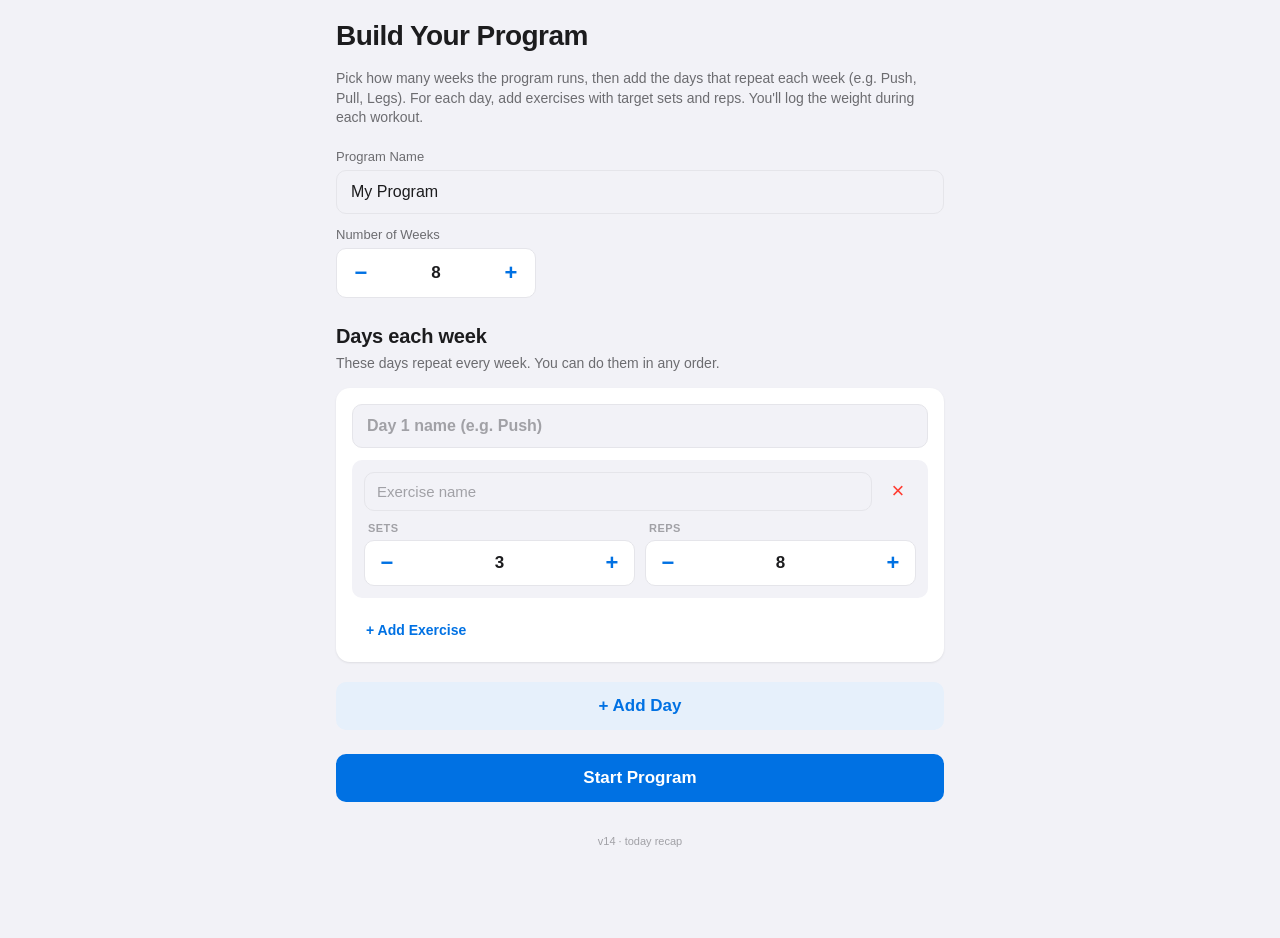
==== commit 6e952c0e: "Improve Today workout recap" ====
--- a/index.html
+++ b/index.html
@@ -749,6 +749,7 @@
     border-radius: 8px;
   }
   .badge.success { background: var(--success-dim); color: var(--success); }
+  .badge.warn { background: #fff4e5; color: var(--warn); }
 
   .program-summary .ex-line {
     padding: 8px 0;
@@ -794,12 +795,10 @@
     box-shadow: var(--shadow);
   }
   .day-row.compact { cursor: pointer; user-select: none; -webkit-tap-highlight-color: transparent; }
-  .day-row.done {
-    display: flex;
-    align-items: center;
-    gap: 12px;
-    padding: 10px 14px;
-    opacity: 0.75;
+  .day-row.done { opacity: 0.86; }
+  .day-row.done.just-completed {
+    border: 2px solid var(--success);
+    opacity: 1;
   }
   .day-row-head {
     display: flex;
@@ -814,6 +813,20 @@
     margin-top: 12px;
     padding-top: 12px;
     border-top: 1px solid var(--border);
+  }
+  .session-ex-row {
+    padding: 9px 0;
+    border-bottom: 1px solid var(--border);
+  }
+  .session-ex-row:last-child { border-bottom: none; padding-bottom: 0; }
+  .session-ex-row .nm { font-weight: 500; font-size: 14px; }
+  .session-ex-row .sts { color: var(--text-dim); font-size: 13px; font-variant-numeric: tabular-nums; }
+  .session-ex-row.skipped .sts { color: var(--warn); }
+  .session-set-summary {
+    color: var(--text-dim);
+    font-size: 13px;
+    margin-top: 4px;
+    font-variant-numeric: tabular-nums;
   }
 
   .card-next {
@@ -842,7 +855,7 @@
 'use strict';
 
 /* ---------- State ---------- */
-const APP_VERSION = 'v13 · exercise skipping';
+const APP_VERSION = 'v14 · today recap';
 
 const EXERCISE_LIBRARY = [
   // Squat / quad
@@ -1101,6 +1114,22 @@
   );
 }
 
+function latestSessionThisWeek() {
+  return state.sessions.slice().reverse().find(s =>
+    s.weekIndex === state.currentRun.weekIndex &&
+    state.currentRun.completedDayIndices.includes(s.dayIndex)
+  );
+}
+
+function sessionSummaryText(session) {
+  if (!session) return 'Done';
+  return workoutSummaryText(
+    setCount(session.exercises),
+    totalVolume(session.exercises),
+    skippedCount(session.exercises)
+  );
+}
+
 /* ---------- Routing ---------- */
 function pickView() {
   if (state.celebration) return 'celebration';
@@ -1258,12 +1287,15 @@
   const overallTotal = totalWeeks * template.length;
   const overallPct = (overallDone / overallTotal * 100).toFixed(0);
 
-  // Order cards: next-up first, other undone, then done last
+  // Order cards: most recent completed day first, next-up, other undone, then done last.
   const nextIdx = nextDayIndex();
+  const latestSession = latestSessionThisWeek();
+  const justCompletedIdx = latestSession ? latestSession.dayIndex : null;
   const order = [];
+  if (justCompletedIdx != null && dayIsDoneThisWeek(justCompletedIdx)) order.push(justCompletedIdx);
   if (nextIdx >= 0) order.push(nextIdx);
-  template.forEach((_, i) => { if (i !== nextIdx && !dayIsDoneThisWeek(i)) order.push(i); });
-  template.forEach((_, i) => { if (dayIsDoneThisWeek(i)) order.push(i); });
+  template.forEach((_, i) => { if (!order.includes(i) && !dayIsDoneThisWeek(i)) order.push(i); });
+  template.forEach((_, i) => { if (!order.includes(i) && dayIsDoneThisWeek(i)) order.push(i); });
 
   return `
     <div class="row between" style="align-items:baseline;">
@@ -1283,7 +1315,7 @@
     </div>
     <p class="subtle mono" style="margin: 0 0 20px; font-size: 12px;">${overallPct}% of program complete</p>
 
-    ${order.map(i => dayCardHtml(template[i], i)).join('')}
+    ${order.map(i => dayCardHtml(template[i], i, i === justCompletedIdx)).join('')}
   `;
 };
 
@@ -1304,7 +1336,7 @@
   `;
 }
 
-function dayCardHtml(day, i) {
+function dayCardHtml(day, i, isJustCompleted = false) {
   const done = dayIsDoneThisWeek(i);
   const isNext = !done && nextDayIndex() === i;
   const isExpanded = expandedDayIdx === i;
@@ -1324,13 +1356,21 @@
   `;
 
   if (done) {
+    const skipped = session ? skippedCount(session.exercises) : 0;
+    const summary = sessionSummaryText(session);
     return `
-      <div class="day-row done">
-        <div class="day-check small">✓</div>
-        <div class="day-row-main">
-          <div class="name">${esc(day.name)}</div>
-          <div class="meta">${session ? 'Done ' + fmtDate(session.date) : 'Done'}</div>
+      <div class="day-row compact done ${isExpanded ? 'expanded' : ''} ${isJustCompleted ? 'just-completed' : ''}" data-expand-day="${i}">
+        <div class="day-row-head">
+          <div class="day-check small">✓</div>
+          <div class="day-row-main">
+            ${isJustCompleted ? `<div class="subtle">Just completed</div>` : ''}
+            <div class="name">${esc(day.name)}</div>
+            <div class="meta">${session ? 'Done ' + fmtDate(session.date) + ' · ' + summary : 'Done'}</div>
+          </div>
+          ${skipped ? `<span class="badge warn">${skipped} skipped</span>` : `<span class="badge success">Done</span>`}
+          <span class="chevron" aria-hidden="true">${isExpanded ? '▾' : '▸'}</span>
         </div>
+        ${isExpanded ? completedSessionDetailHtml(session) : ''}
       </div>
     `;
   }
@@ -1363,6 +1403,25 @@
         <button class="btn secondary small" data-start-day="${i}">Start</button>
       </div>
       ${isExpanded ? `<div class="day-row-detail">${exList}</div>` : ''}
+    </div>
+  `;
+}
+
+function completedSessionDetailHtml(session) {
+  if (!session) {
+    return `<div class="day-row-detail"><div class="faint">No session details saved for this day.</div></div>`;
+  }
+  return `
+    <div class="day-row-detail">
+      ${session.exercises.map(e => `
+        <div class="session-ex-row ${e.skipped ? 'skipped' : ''}">
+          <div class="row between">
+            <span class="nm">${esc(e.name)}</span>
+            <span class="sts">${sessionExerciseStatus(e)}</span>
+          </div>
+          <div class="session-set-summary">${sessionExerciseSetSummary(e)}</div>
+        </div>
+      `).join('')}
     </div>
   `;
 }
@@ -1872,6 +1931,10 @@
   }
 
   if (e.target.id === 'celebrate-continue') {
+    const c = state.celebration;
+    if (c && c.type === 'workout' && c.fullyComplete && !c.weekComplete && !c.programComplete) {
+      expandedDayIdx = c.dayIndex;
+    }
     state.celebration = null;
     save();
     render();
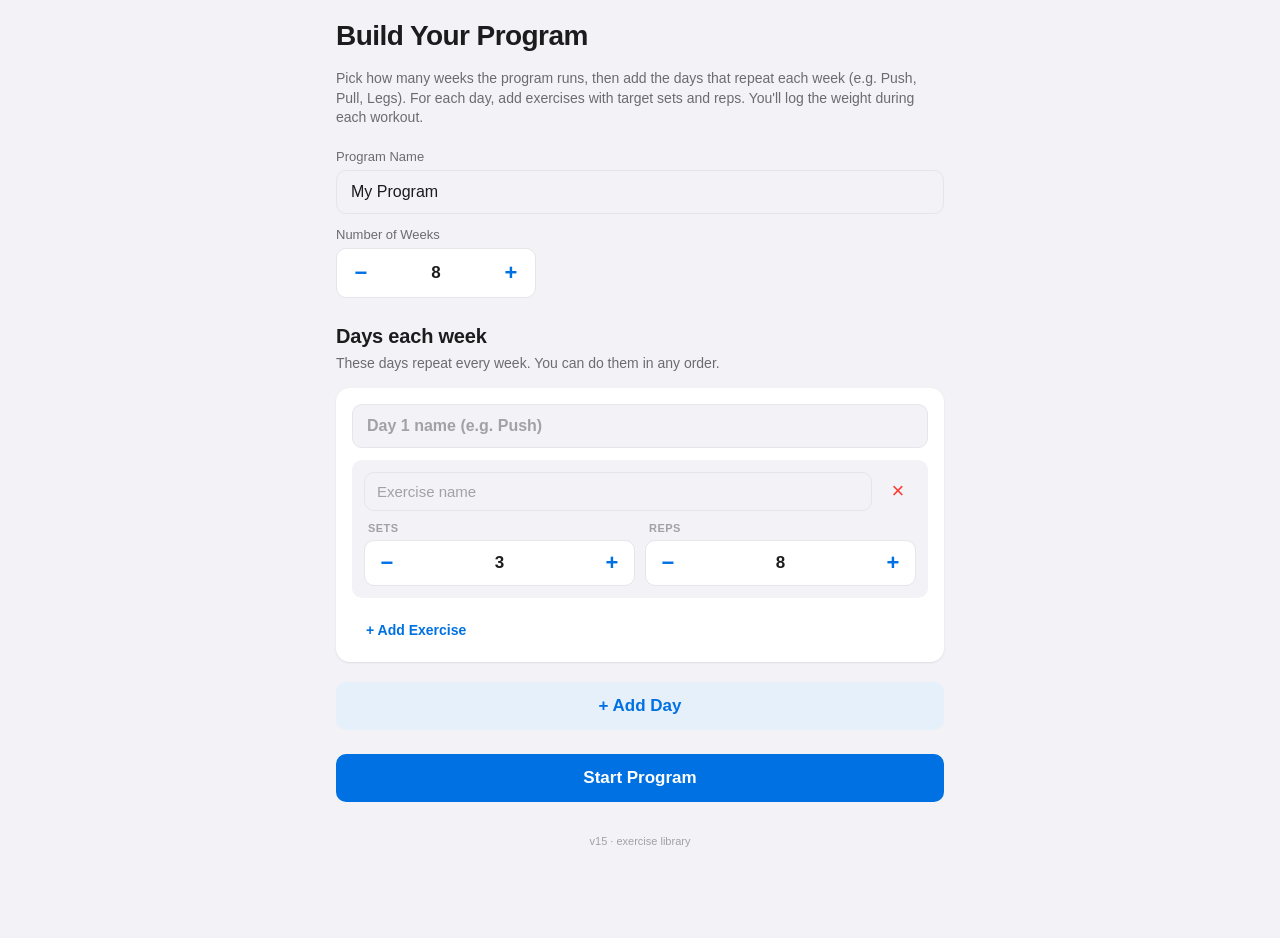
==== commit 7519c83f: "Add exercise library management" ====
--- a/index.html
+++ b/index.html
@@ -761,6 +761,35 @@
   .program-summary .ex-line .nm { font-weight: 500; }
   .program-summary .ex-line .tgt { color: var(--text-dim); font-variant-numeric: tabular-nums; }
 
+  .library-tools {
+    display: grid;
+    grid-template-columns: 1fr auto;
+    gap: 8px;
+    margin: 12px 0;
+  }
+  .library-list {
+    margin-top: 12px;
+    border-top: 1px solid var(--border);
+  }
+  .library-row {
+    display: flex;
+    align-items: center;
+    gap: 10px;
+    padding: 10px 0;
+    border-bottom: 1px solid var(--border);
+  }
+  .library-row .library-name { flex: 1; min-width: 0; font-weight: 500; }
+  .library-row .library-actions { display: flex; gap: 6px; flex-shrink: 0; }
+  .library-row.editing {
+    align-items: stretch;
+    background: var(--accent-dim);
+    border-radius: var(--radius-sm);
+    padding: 8px;
+    margin: 8px 0;
+    border-bottom: none;
+  }
+  .library-row.editing input { flex: 1; background: white; }
+
   .week-pip {
     width: 28px; height: 28px;
     border-radius: 50%;
@@ -855,7 +884,7 @@
 'use strict';
 
 /* ---------- State ---------- */
-const APP_VERSION = 'v14 · today recap';
+const APP_VERSION = 'v15 · exercise library';
 
 const EXERCISE_LIBRARY = [
   // Squat / quad
@@ -896,6 +925,7 @@
 const DEFAULT_STATE = {
   program: null,        // { name, weeks: 8, template: [{ name, exercises: [{ name, sets, reps }] }] }
   sessions: [],         // [{ date, weekIndex, dayIndex, dayName, durationMs, exercises: [{ name, sets: [{ weight, reps, ts }], skipped }] }]
+  exerciseLibrary: makeInitialExerciseLibrary(),
   active: null,         // { weekIndex, dayIndex, dayName, startedAt, exercises: [...] }
   stats: { xp: 0, streak: 0, lastDayCompleteDate: null },
   currentRun: { startedAt: null, weekIndex: 0, completedDayIndices: [] },
@@ -907,7 +937,30 @@
 let setupDraft = null;  // { name, weeks, days: [...] } while editing in setup screen
 let editingSet = null;  // { exIdx, setIdx } when a logged set is being edited
 let expandedDayIdx = null;  // index of compact day-card whose detail is expanded on Today
+let exerciseLibrarySearch = '';
+let editingExerciseLibraryId = null;
 let modal = null;
+
+function slugifyExerciseName(name) {
+  return String(name || '')
+    .toLowerCase()
+    .replace(/[^a-z0-9]+/g, '-')
+    .replace(/^-+|-+$/g, '') || 'exercise';
+}
+
+function makeExerciseLibraryEntry(name, builtIn = false) {
+  const clean = String(name || '').trim();
+  return {
+    id: builtIn ? `builtin-${slugifyExerciseName(clean)}` : `custom-${Date.now()}-${Math.random().toString(36).slice(2, 8)}`,
+    name: clean,
+    builtIn,
+    archived: false
+  };
+}
+
+function makeInitialExerciseLibrary() {
+  return EXERCISE_LIBRARY.map(name => makeExerciseLibraryEntry(name, true));
+}
 
 function load() {
   try {
@@ -918,6 +971,7 @@
 }
 
 function migrate(s) {
+  s.exerciseLibrary = normalizeExerciseLibrary(s);
   if (!s.program) return s;
   // Old program shape: { name, days: [...] } → { name, weeks: 1, template: [...] }
   if (s.program.days && !s.program.template) {
@@ -947,7 +1001,39 @@
   if (Array.isArray(s.sessions)) {
     s.sessions.forEach(sess => { if (sess.weekIndex == null) sess.weekIndex = 0; });
   }
+  s.exerciseLibrary = normalizeExerciseLibrary(s);
   return s;
+}
+
+function normalizeExerciseLibrary(s) {
+  const byName = new Map();
+  const add = (entry, opts = {}) => {
+    const name = String(entry && entry.name || '').trim();
+    if (!name) return;
+    const key = name.toLowerCase();
+    if (byName.has(key)) {
+      const existing = byName.get(key);
+      existing.builtIn = existing.builtIn || !!entry.builtIn;
+      if (!opts.keepArchive) existing.archived = existing.archived && !!entry.archived;
+      return;
+    }
+    byName.set(key, {
+      id: entry.id || (entry.builtIn ? `builtin-${slugifyExerciseName(name)}` : `custom-${Date.now()}-${Math.random().toString(36).slice(2, 8)}`),
+      name,
+      builtIn: !!entry.builtIn,
+      archived: !!entry.archived
+    });
+  };
+
+  if (Array.isArray(s.exerciseLibrary)) s.exerciseLibrary.forEach(add);
+  makeInitialExerciseLibrary().forEach(entry => add(entry, { keepArchive: true }));
+  if (s.program && Array.isArray(s.program.template)) {
+    s.program.template.forEach(d => d.exercises.forEach(e => add(makeExerciseLibraryEntry(e.name, false), { keepArchive: true })));
+  }
+  if (Array.isArray(s.sessions)) {
+    s.sessions.forEach(sess => sess.exercises.forEach(e => add(makeExerciseLibraryEntry(e.name, false), { keepArchive: true })));
+  }
+  return Array.from(byName.values()).sort((a, b) => a.name.localeCompare(b.name));
 }
 
 function save() {
@@ -1258,19 +1344,45 @@
 };
 
 function exerciseNameSuggestions() {
-  // lowercase key → display name. Library wins casing; user-entered names from
-  // sessions/template fill in anything the library doesn't already cover.
-  const map = new Map();
-  EXERCISE_LIBRARY.forEach(n => map.set(n.toLowerCase(), n));
-  state.sessions.forEach(s => s.exercises.forEach(e => {
-    if (e.name && !map.has(e.name.toLowerCase())) map.set(e.name.toLowerCase(), e.name);
-  }));
-  if (state.program) {
-    state.program.template.forEach(d => d.exercises.forEach(e => {
-      if (e.name && !map.has(e.name.toLowerCase())) map.set(e.name.toLowerCase(), e.name);
-    }));
-  }
-  return Array.from(map.values()).sort((a, b) => a.localeCompare(b));
+  return activeExerciseLibrary().map(e => e.name);
+}
+
+function activeExerciseLibrary() {
+  state.exerciseLibrary = normalizeExerciseLibrary(state);
+  return state.exerciseLibrary
+    .filter(e => !e.archived)
+    .sort((a, b) => a.name.localeCompare(b.name));
+}
+
+function ensureExerciseInLibrary(name) {
+  const clean = String(name || '').trim();
+  if (!clean) return null;
+  state.exerciseLibrary = normalizeExerciseLibrary(state);
+  const existing = state.exerciseLibrary.find(e => e.name.toLowerCase() === clean.toLowerCase());
+  if (existing) {
+    existing.archived = false;
+    return existing;
+  }
+  const entry = makeExerciseLibraryEntry(clean, false);
+  state.exerciseLibrary.push(entry);
+  state.exerciseLibrary.sort((a, b) => a.name.localeCompare(b.name));
+  return entry;
+}
+
+function exerciseUsedInCurrentProgram(name) {
+  if (!state.program) return false;
+  const key = String(name || '').trim().toLowerCase();
+  return state.program.template.some(d => d.exercises.some(e => e.name.toLowerCase() === key));
+}
+
+function updateProgramExerciseName(oldName, newName) {
+  if (!state.program) return;
+  const oldKey = String(oldName || '').trim().toLowerCase();
+  state.program.template.forEach(d => {
+    d.exercises.forEach(e => {
+      if (e.name.toLowerCase() === oldKey) e.name = newName;
+    });
+  });
 }
 
 Views.today = function() {
@@ -1475,10 +1587,56 @@
       </div>
     </div>
 
+    <h2>Exercise Library</h2>
+    <div class="card">
+      ${exerciseLibraryHtml()}
+    </div>
+
     <h2>Danger zone</h2>
     <button class="btn ghost" id="reset-program" style="color: var(--danger);">Reset Program & History</button>
   `;
 };
+
+function exerciseLibraryHtml() {
+  const q = exerciseLibrarySearch.trim().toLowerCase();
+  const exercises = activeExerciseLibrary().filter(e => !q || e.name.toLowerCase().includes(q));
+  return `
+    <label class="field">
+      <span class="lbl">Search Exercises</span>
+      <input type="text" id="exercise-library-search" value="${esc(exerciseLibrarySearch)}" placeholder="Search exercise library">
+    </label>
+    <div class="library-tools">
+      <input type="text" id="new-exercise-name" placeholder="New exercise name">
+      <button class="btn secondary small" id="add-library-exercise">Add</button>
+    </div>
+    <div class="subtle">${activeExerciseLibrary().length} exercise${activeExerciseLibrary().length === 1 ? '' : 's'} available</div>
+    <div class="library-list">
+      ${exercises.length ? exercises.map(exerciseLibraryRowHtml).join('') : `<div class="empty" style="padding:24px 12px;">No matching exercises.</div>`}
+    </div>
+  `;
+}
+
+function exerciseLibraryRowHtml(ex) {
+  if (editingExerciseLibraryId === ex.id) {
+    return `
+      <div class="library-row editing" data-library-ex-id="${esc(ex.id)}">
+        <input type="text" class="library-edit-name" value="${esc(ex.name)}">
+        <button class="btn small" data-act="save-library-ex">Save</button>
+        <button class="btn secondary small" data-act="cancel-library-ex">Cancel</button>
+      </div>
+    `;
+  }
+  return `
+    <div class="library-row" data-library-ex-id="${esc(ex.id)}">
+      <div class="library-name">${esc(ex.name)}</div>
+      ${exerciseUsedInCurrentProgram(ex.name) ? `<span class="badge success">In program</span>` : ''}
+      <div class="library-actions">
+        <button class="btn secondary small" data-act="edit-library-ex">Edit</button>
+        <button class="btn ghost small" data-act="remove-library-ex" style="color: var(--danger);">Remove</button>
+      </div>
+    </div>
+  `;
+}
 
 Views.history = function() {
   if (!state.sessions.length) {
@@ -1890,6 +2048,29 @@
     });
     return;
   }
+  if (e.target.id === 'add-library-exercise') {
+    addLibraryExercise();
+    return;
+  }
+  const libraryRow = e.target.closest && e.target.closest('[data-library-ex-id]');
+  if (libraryRow && e.target.dataset.act === 'edit-library-ex') {
+    editingExerciseLibraryId = libraryRow.dataset.libraryExId;
+    render();
+    return;
+  }
+  if (libraryRow && e.target.dataset.act === 'cancel-library-ex') {
+    editingExerciseLibraryId = null;
+    render();
+    return;
+  }
+  if (libraryRow && e.target.dataset.act === 'save-library-ex') {
+    saveLibraryExercise(libraryRow);
+    return;
+  }
+  if (libraryRow && e.target.dataset.act === 'remove-library-ex') {
+    removeLibraryExercise(libraryRow.dataset.libraryExId);
+    return;
+  }
 
   // Workout
   if (e.target.id === 'finish-workout') {
@@ -1963,6 +2144,22 @@
 }
 
 function onInput(e) {
+  if (e.target.id === 'exercise-library-search') {
+    exerciseLibrarySearch = e.target.value;
+    const pos = e.target.selectionStart || exerciseLibrarySearch.length;
+    const scrollY = window.scrollY || 0;
+    render();
+    requestAnimationFrame(() => {
+      window.scrollTo(0, scrollY);
+      const input = document.getElementById('exercise-library-search');
+      if (input) {
+        input.focus();
+        try { input.setSelectionRange(pos, pos); } catch (_) {}
+      }
+    });
+    return;
+  }
+
   // Setup live edits
   if (e.target.id === 'prog-name') {
     setupDraft.name = e.target.value;
@@ -1993,6 +2190,17 @@
 
 function onKeydown(e) {
   if (e.key === 'Enter') {
+    if (e.target.id === 'new-exercise-name') {
+      e.preventDefault();
+      addLibraryExercise();
+      return;
+    }
+    const libraryEditRow = e.target.closest && e.target.closest('.library-row.editing');
+    if (libraryEditRow) {
+      e.preventDefault();
+      saveLibraryExercise(libraryEditRow);
+      return;
+    }
     const editRow = e.target.closest && e.target.closest('.set-row.editing');
     if (editRow) {
       e.preventDefault();
@@ -2070,6 +2278,90 @@
 
 function clampStepper(n, lo, hi) {
   return Math.max(lo, Math.min(hi, n));
+}
+
+function findLibraryExercise(id) {
+  state.exerciseLibrary = normalizeExerciseLibrary(state);
+  return state.exerciseLibrary.find(e => e.id === id);
+}
+
+function addLibraryExercise() {
+  const input = document.getElementById('new-exercise-name');
+  const name = input ? input.value.trim() : '';
+  if (!name) {
+    showModal({
+      title: 'Name required',
+      body: 'Enter an exercise name first.',
+      confirmText: 'OK',
+      hideCancel: true,
+      onConfirm: closeModal
+    });
+    return;
+  }
+  ensureExerciseInLibrary(name);
+  exerciseLibrarySearch = '';
+  save();
+  render();
+}
+
+function saveLibraryExercise(row) {
+  const ex = findLibraryExercise(row.dataset.libraryExId);
+  if (!ex) return;
+  const input = row.querySelector('.library-edit-name');
+  const nextName = input ? input.value.trim() : '';
+  if (!nextName) {
+    showModal({
+      title: 'Name required',
+      body: 'Exercise names cannot be blank.',
+      confirmText: 'OK',
+      hideCancel: true,
+      onConfirm: closeModal
+    });
+    return;
+  }
+  const duplicate = state.exerciseLibrary.find(e =>
+    e.id !== ex.id && !e.archived && e.name.toLowerCase() === nextName.toLowerCase()
+  );
+  if (duplicate) {
+    showModal({
+      title: 'Already in library',
+      body: 'An active exercise already uses that name.',
+      confirmText: 'OK',
+      hideCancel: true,
+      onConfirm: closeModal
+    });
+    return;
+  }
+  const oldName = ex.name;
+  ex.name = nextName;
+  updateProgramExerciseName(oldName, nextName);
+  editingExerciseLibraryId = null;
+  state.exerciseLibrary.sort((a, b) => a.name.localeCompare(b.name));
+  save();
+  render();
+}
+
+function removeLibraryExercise(id) {
+  const ex = findLibraryExercise(id);
+  if (!ex) return;
+  const doRemove = () => {
+    ex.archived = true;
+    editingExerciseLibraryId = null;
+    closeModal();
+    save();
+    render();
+  };
+  if (exerciseUsedInCurrentProgram(ex.name)) {
+    showModal({
+      title: 'Remove from library?',
+      body: 'This exercise stays in your current program and workout history, but it will no longer appear as a new selection.',
+      confirmText: 'Remove',
+      danger: true,
+      onConfirm: doRemove
+    });
+    return;
+  }
+  doRemove();
 }
 
 function saveSetup() {
@@ -2100,6 +2392,7 @@
   }
 
   cleanDays.forEach((d, i) => { if (!d.name) d.name = 'Day ' + (i + 1); });
+  cleanDays.forEach(d => d.exercises.forEach(e => ensureExerciseInLibrary(e.name)));
 
   const weeks = Math.max(1, parseInt(setupDraft.weeks) || 1);
   const wasEditing = state.editing;
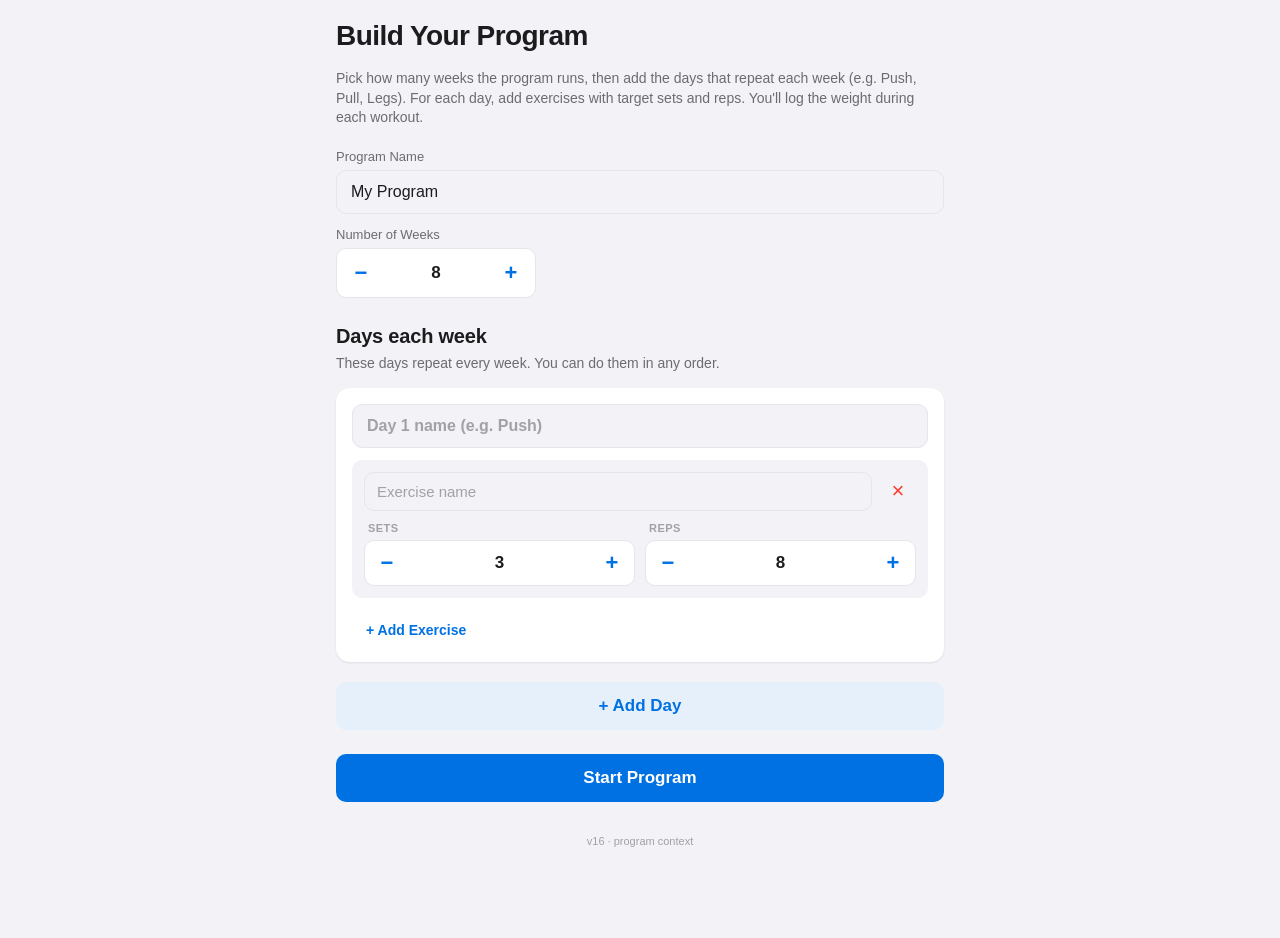
==== commit ccafb755: "Move reset control and show active program" ====
--- a/index.html
+++ b/index.html
@@ -884,7 +884,7 @@
 'use strict';
 
 /* ---------- State ---------- */
-const APP_VERSION = 'v15 · exercise library';
+const APP_VERSION = 'v16 · program context';
 
 const EXERCISE_LIBRARY = [
   // Squat / quad
@@ -1411,7 +1411,10 @@
 
   return `
     <div class="row between" style="align-items:baseline;">
-      <h1>Today</h1>
+      <div>
+        <h1>Today</h1>
+        <div class="subtle">${esc(program.name)}</div>
+      </div>
       <button class="btn ghost small" id="edit-program">Edit program</button>
     </div>
 
@@ -1591,9 +1594,6 @@
     <div class="card">
       ${exerciseLibraryHtml()}
     </div>
-
-    <h2>Danger zone</h2>
-    <button class="btn ghost" id="reset-program" style="color: var(--danger);">Reset Program & History</button>
   `;
 };
 
@@ -1647,6 +1647,7 @@
         <div>No workouts logged yet.</div>
         <div class="faint" style="margin-top:8px;">Complete a workout to see it here.</div>
       </div>
+      ${historyDangerZoneHtml()}
     `;
   }
   const sorted = state.sessions.slice().sort((a, b) => b.date - a.date);
@@ -1678,8 +1679,16 @@
       </div>
     `).join('')}
     </div>
+    ${historyDangerZoneHtml()}
   `;
 };
+
+function historyDangerZoneHtml() {
+  return `
+    <h2>Danger zone</h2>
+    <button class="btn ghost" id="reset-program" style="color: var(--danger);">Reset Program & History</button>
+  `;
+}
 
 Views.workout = function() {
   const a = state.active;
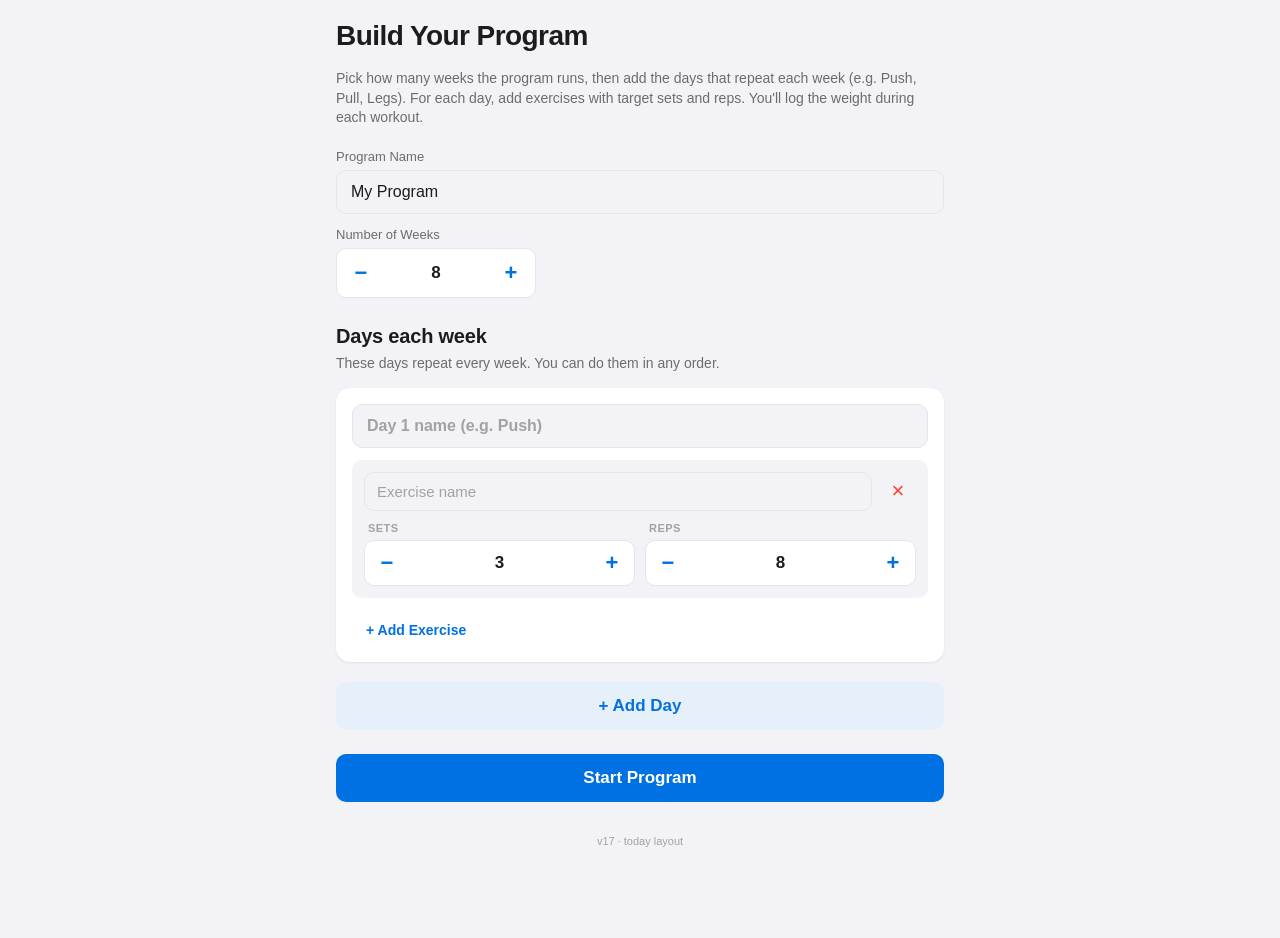
==== commit e069e6fa: "Refine Today mobile layout" ====
--- a/index.html
+++ b/index.html
@@ -751,6 +751,78 @@
   .badge.success { background: var(--success-dim); color: var(--success); }
   .badge.warn { background: #fff4e5; color: var(--warn); }
 
+  .today-header {
+    display: flex;
+    align-items: flex-start;
+    justify-content: space-between;
+    gap: 12px;
+    margin-bottom: 12px;
+  }
+  .today-header h1 { font-size: 34px; line-height: 1.05; margin: 0; }
+  .program-status {
+    padding: 14px 16px;
+    margin-bottom: 12px;
+  }
+  .program-status-top {
+    display: flex;
+    justify-content: space-between;
+    align-items: flex-start;
+    gap: 12px;
+    margin-bottom: 12px;
+  }
+  .program-status .program-name {
+    font-size: 19px;
+    font-weight: 700;
+    line-height: 1.2;
+  }
+  .program-status .program-meta {
+    color: var(--text-dim);
+    font-size: 13px;
+    margin-top: 3px;
+  }
+  .metric-chips {
+    display: flex;
+    justify-content: flex-end;
+    flex-wrap: wrap;
+    gap: 6px;
+  }
+  .metric-chip {
+    background: var(--bg);
+    color: var(--text-dim);
+    border-radius: 999px;
+    padding: 5px 9px;
+    font-size: 12px;
+    font-weight: 600;
+    white-space: nowrap;
+    font-variant-numeric: tabular-nums;
+  }
+  .program-progress {
+    display: flex;
+    align-items: center;
+    gap: 10px;
+    margin-top: 12px;
+  }
+  .program-progress .progress-bar { flex: 1; height: 6px; }
+  .program-progress .progress-label {
+    color: var(--text-dim);
+    font-size: 12px;
+    white-space: nowrap;
+    font-variant-numeric: tabular-nums;
+  }
+  .exercise-preview-list { margin: 10px 0 4px; }
+  .exercise-preview-row {
+    display: grid;
+    grid-template-columns: 96px 1fr;
+    gap: 10px;
+    align-items: baseline;
+    padding: 3px 0;
+    font-size: 15px;
+  }
+  .exercise-preview-row .target {
+    color: var(--text-faint);
+    font-variant-numeric: tabular-nums;
+  }
+
   .program-summary .ex-line {
     padding: 8px 0;
     border-bottom: 1px solid var(--border);
@@ -825,10 +897,7 @@
   }
   .day-row.compact { cursor: pointer; user-select: none; -webkit-tap-highlight-color: transparent; }
   .day-row.done { opacity: 0.86; }
-  .day-row.done.just-completed {
-    border: 2px solid var(--success);
-    opacity: 1;
-  }
+  .day-row.done.just-completed { border-left: 4px solid var(--success); opacity: 1; }
   .day-row-head {
     display: flex;
     align-items: center;
@@ -859,9 +928,12 @@
   }
 
   .card-next {
-    border: 2px solid var(--accent);
+    padding: 14px 16px;
+    border: 1px solid var(--accent);
     box-shadow: 0 1px 2px rgba(0,113,227,0.08), 0 4px 12px rgba(0,113,227,0.12);
   }
+  .card-next h3 { font-size: 22px; margin-top: 2px; }
+  .card-next .btn { padding: 12px 18px; margin-top: 14px; }
 
   .version-stamp {
     text-align: center;
@@ -884,7 +956,7 @@
 'use strict';
 
 /* ---------- State ---------- */
-const APP_VERSION = 'v16 · program context';
+const APP_VERSION = 'v17 · today layout';
 
 const EXERCISE_LIBRARY = [
   // Squat / quad
@@ -1399,54 +1471,61 @@
   const overallTotal = totalWeeks * template.length;
   const overallPct = (overallDone / overallTotal * 100).toFixed(0);
 
-  // Order cards: most recent completed day first, next-up, other undone, then done last.
+  // Order cards: next-up first, recent completion, other undone, then done last.
   const nextIdx = nextDayIndex();
   const latestSession = latestSessionThisWeek();
   const justCompletedIdx = latestSession ? latestSession.dayIndex : null;
   const order = [];
+  if (nextIdx >= 0) order.push(nextIdx);
   if (justCompletedIdx != null && dayIsDoneThisWeek(justCompletedIdx)) order.push(justCompletedIdx);
-  if (nextIdx >= 0) order.push(nextIdx);
   template.forEach((_, i) => { if (!order.includes(i) && !dayIsDoneThisWeek(i)) order.push(i); });
   template.forEach((_, i) => { if (!order.includes(i) && dayIsDoneThisWeek(i)) order.push(i); });
 
   return `
-    <div class="row between" style="align-items:baseline;">
-      <div>
-        <h1>Today</h1>
-        <div class="subtle">${esc(program.name)}</div>
-      </div>
+    <div class="today-header">
+      <h1>Today</h1>
       <button class="btn ghost small" id="edit-program">Edit program</button>
     </div>
 
-    ${weekProgressHtml()}
-
-    <div class="stats" style="grid-template-columns: 1fr 1fr;">
-      <div class="stat"><div class="v">🔥 ${state.stats.streak}</div><div class="k">Streak</div></div>
-      <div class="stat"><div class="v">Lv ${lvl}</div><div class="k">${state.stats.xp} XP</div></div>
-    </div>
-
-    <div class="progress-bar" style="margin: 18px 0 4px;">
-      <div class="fill" style="width:${overallPct}%"></div>
-    </div>
-    <p class="subtle mono" style="margin: 0 0 20px; font-size: 12px;">${overallPct}% of program complete</p>
+    ${programStatusHtml(program, week, totalWeeks, doneCount, template.length, overallPct, lvl)}
 
     ${order.map(i => dayCardHtml(template[i], i, i === justCompletedIdx)).join('')}
   `;
 };
+
+function programStatusHtml(program, week, totalWeeks, doneCount, dayCount, overallPct, lvl) {
+  return `
+    <div class="card program-status">
+      <div class="program-status-top">
+        <div>
+          <div class="program-name">${esc(program.name)}</div>
+          <div class="program-meta">Week ${Math.min(week + 1, totalWeeks)} of ${totalWeeks} · ${doneCount} of ${dayCount} days this week</div>
+        </div>
+        <div class="metric-chips">
+          <span class="metric-chip">🔥 ${state.stats.streak}</span>
+          <span class="metric-chip">Lv ${lvl}</span>
+          <span class="metric-chip">${state.stats.xp} XP</span>
+        </div>
+      </div>
+      ${weekProgressHtml()}
+      <div class="program-progress">
+        <div class="progress-bar"><div class="fill" style="width:${overallPct}%"></div></div>
+        <span class="progress-label">${overallPct}% complete</span>
+      </div>
+    </div>
+  `;
+}
 
 function weekProgressHtml() {
   const week = state.currentRun.weekIndex;
   const totalWeeks = state.program.weeks;
   return `
-    <div class="card">
-      <div class="subtle" style="margin-bottom:10px;">Currently on Week ${Math.min(week + 1, totalWeeks)} of ${totalWeeks}</div>
-      <div class="row wrap" style="gap:6px;">
-        ${Array.from({length: totalWeeks}, (_, i) => {
-          const done = i < week;
-          const cur = i === week;
-          return `<div class="week-pip ${done ? 'done' : ''} ${cur ? 'current' : ''}" title="Week ${i+1}">${i + 1}</div>`;
-        }).join('')}
-      </div>
+    <div class="row wrap" style="gap:6px;">
+      ${Array.from({length: totalWeeks}, (_, i) => {
+        const done = i < week;
+        const cur = i === week;
+        return `<div class="week-pip ${done ? 'done' : ''} ${cur ? 'current' : ''}" title="Week ${i+1}">${i + 1}</div>`;
+      }).join('')}
     </div>
   `;
 }
@@ -1460,11 +1539,11 @@
   const setCount = day.exercises.reduce((n, e) => n + e.sets, 0);
 
   const exList = `
-    <div style="margin:10px 0 4px;">
+    <div class="exercise-preview-list">
       ${day.exercises.map(e => `
-        <div class="row" style="padding:3px 0; font-size:14px;">
-          <span class="faint mono" style="min-width:60px;">${e.sets}×${e.reps}</span>
-          <span style="flex:1;">${esc(e.name)}</span>
+        <div class="exercise-preview-row">
+          <span class="target">${e.sets}×${e.reps}</span>
+          <span>${esc(e.name)}</span>
         </div>
       `).join('')}
     </div>
@@ -1501,7 +1580,7 @@
           <span class="badge">${exCount} ex · ${setCount} sets</span>
         </div>
         ${exList}
-        <button class="btn" data-start-day="${i}" style="margin-top:12px;">Start ${esc(day.name)}</button>
+        <button class="btn" data-start-day="${i}">Start ${esc(day.name)}</button>
       </div>
     `;
   }
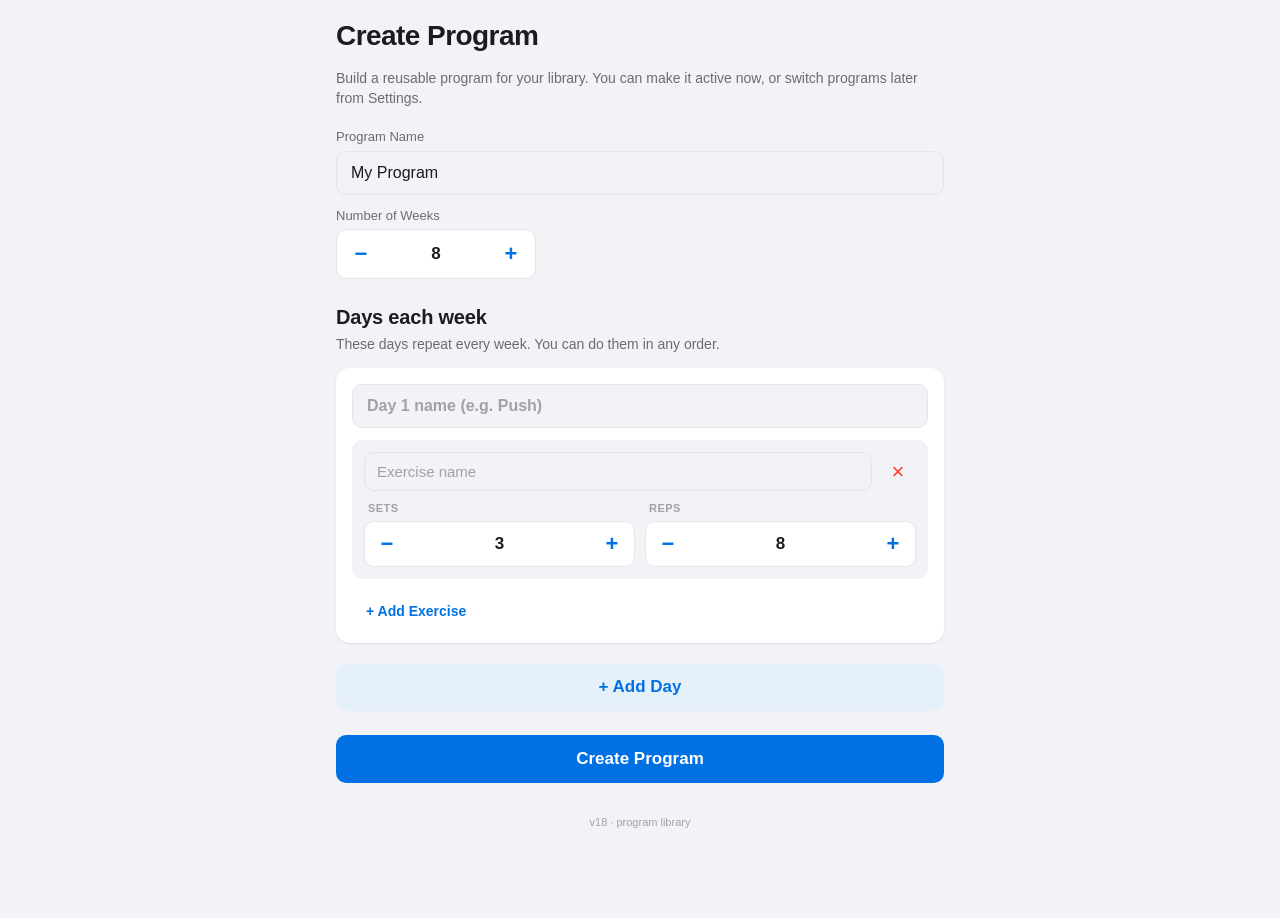
==== commit 1d0fcfb5: "Add saved program management" ====
--- a/index.html
+++ b/index.html
@@ -851,6 +851,7 @@
     border-bottom: 1px solid var(--border);
   }
   .library-row .library-name { flex: 1; min-width: 0; font-weight: 500; }
+  .library-row .library-meta { color: var(--text-dim); font-size: 13px; margin-top: 2px; }
   .library-row .library-actions { display: flex; gap: 6px; flex-shrink: 0; }
   .library-row.editing {
     align-items: stretch;
@@ -956,7 +957,7 @@
 'use strict';
 
 /* ---------- State ---------- */
-const APP_VERSION = 'v17 · today layout';
+const APP_VERSION = 'v18 · program library';
 
 const EXERCISE_LIBRARY = [
   // Squat / quad
@@ -996,6 +997,8 @@
 let saveErrorShown = false;
 const DEFAULT_STATE = {
   program: null,        // { name, weeks: 8, template: [{ name, exercises: [{ name, sets, reps }] }] }
+  programLibrary: [],   // [{ id, name, weeks, template, archived, createdAt, updatedAt }]
+  activeProgramId: null,
   sessions: [],         // [{ date, weekIndex, dayIndex, dayName, durationMs, exercises: [{ name, sets: [{ weight, reps, ts }], skipped }] }]
   exerciseLibrary: makeInitialExerciseLibrary(),
   active: null,         // { weekIndex, dayIndex, dayName, startedAt, exercises: [...] }
@@ -1034,6 +1037,23 @@
   return EXERCISE_LIBRARY.map(name => makeExerciseLibraryEntry(name, true));
 }
 
+function makeProgramId(name) {
+  return `program-${slugifyExerciseName(name)}-${Date.now()}-${Math.random().toString(36).slice(2, 8)}`;
+}
+
+function makeProgramRecord(program, existing = {}) {
+  const now = Date.now();
+  return {
+    id: existing.id || makeProgramId(program.name),
+    name: String(program.name || '').trim() || 'My Program',
+    weeks: Math.max(1, parseInt(program.weeks, 10) || 1),
+    template: structuredClone(program.template || []),
+    archived: !!existing.archived,
+    createdAt: existing.createdAt || now,
+    updatedAt: now
+  };
+}
+
 function load() {
   try {
     const raw = localStorage.getItem(STORAGE_KEY);
@@ -1044,6 +1064,14 @@
 
 function migrate(s) {
   s.exerciseLibrary = normalizeExerciseLibrary(s);
+  s.programLibrary = normalizeProgramLibrary(s);
+  if (!s.activeProgramId && s.programLibrary.length) {
+    s.activeProgramId = s.programLibrary.find(p => !p.archived)?.id || null;
+  }
+  if (!s.program && s.activeProgramId) {
+    const active = s.programLibrary.find(p => p.id === s.activeProgramId && !p.archived);
+    if (active) s.program = programFromRecord(active);
+  }
   if (!s.program) return s;
   // Old program shape: { name, days: [...] } → { name, weeks: 1, template: [...] }
   if (s.program.days && !s.program.template) {
@@ -1069,12 +1097,44 @@
     newCR.completedDayIndices = Array.from({ length: remainder }, (_, i) => i);
   }
   s.currentRun = newCR;
+  s.programLibrary = normalizeProgramLibrary(s);
+  if (!s.activeProgramId && s.programLibrary.length) {
+    s.activeProgramId = s.programLibrary.find(p => !p.archived)?.id || null;
+  }
   // Ensure sessions have weekIndex
   if (Array.isArray(s.sessions)) {
     s.sessions.forEach(sess => { if (sess.weekIndex == null) sess.weekIndex = 0; });
   }
   s.exerciseLibrary = normalizeExerciseLibrary(s);
   return s;
+}
+
+function programFromRecord(record) {
+  return {
+    name: record.name,
+    weeks: record.weeks,
+    template: structuredClone(record.template || [])
+  };
+}
+
+function normalizeProgramLibrary(s) {
+  const byId = new Map();
+  const add = (program, existing = {}) => {
+    if (!program) return;
+    const record = makeProgramRecord(program, existing);
+    byId.set(record.id, record);
+  };
+
+  if (Array.isArray(s.programLibrary)) {
+    s.programLibrary.forEach(p => add(p, p));
+  }
+  if (s.program) {
+    const existingActive = s.activeProgramId && byId.get(s.activeProgramId);
+    add(s.program, existingActive || { id: s.activeProgramId || undefined });
+  }
+  return Array.from(byId.values())
+    .filter(p => !p.archived)
+    .sort((a, b) => (b.updatedAt || 0) - (a.updatedAt || 0));
 }
 
 function normalizeExerciseLibrary(s) {
@@ -1099,6 +1159,9 @@
 
   if (Array.isArray(s.exerciseLibrary)) s.exerciseLibrary.forEach(add);
   makeInitialExerciseLibrary().forEach(entry => add(entry, { keepArchive: true }));
+  if (Array.isArray(s.programLibrary)) {
+    s.programLibrary.forEach(p => (p.template || []).forEach(d => d.exercises.forEach(e => add(makeExerciseLibraryEntry(e.name, false), { keepArchive: true }))));
+  }
   if (s.program && Array.isArray(s.program.template)) {
     s.program.template.forEach(d => d.exercises.forEach(e => add(makeExerciseLibraryEntry(e.name, false), { keepArchive: true })));
   }
@@ -1322,17 +1385,18 @@
 Views.setup = function() {
   if (!setupDraft) {
     setupDraft = state.program
-      ? { name: state.program.name, weeks: state.program.weeks, days: structuredClone(state.program.template) }
-      : { name: 'My Program', weeks: 8, days: [makeDay()] };
-  }
+      ? { id: state.activeProgramId, name: state.program.name, weeks: state.program.weeks, days: structuredClone(state.program.template), makeActive: true }
+      : { id: null, name: 'My Program', weeks: 8, days: [makeDay()], makeActive: true };
+  }
+  const isNew = !setupDraft.id;
   const suggestions = exerciseNameSuggestions();
   return `
     <datalist id="exercise-options">
       ${suggestions.map(n => `<option value="${esc(n)}">`).join('')}
     </datalist>
 
-    <h1>${state.program ? 'Edit Program' : 'Build Your Program'}</h1>
-    <p class="subtle">${state.program ? 'Changes apply going forward.' : 'Pick how many weeks the program runs, then add the days that repeat each week (e.g. Push, Pull, Legs). For each day, add exercises with target sets and reps. You\'ll log the weight during each workout.'}</p>
+    <h1>${isNew ? 'Create Program' : 'Edit Program'}</h1>
+    <p class="subtle">${isNew ? 'Build a reusable program for your library. You can make it active now, or switch programs later from Settings.' : 'Changes update this saved program going forward.'}</p>
 
     <div style="margin-top:20px;">
       <label class="field">
@@ -1359,8 +1423,8 @@
 
     <div style="height:24px"></div>
 
-    <button class="btn" id="save-program">${state.program ? 'Save Changes' : 'Start Program'}</button>
-    ${state.program ? `<button class="btn ghost" id="cancel-setup" style="margin-top:8px;">Cancel</button>` : ''}
+    <button class="btn" id="save-program">${isNew ? 'Create Program' : 'Save Program'}</button>
+    ${(state.program || state.programLibrary.length) ? `<button class="btn ghost" id="cancel-setup" style="margin-top:8px;">Cancel</button>` : ''}
   `;
 };
 
@@ -1419,6 +1483,36 @@
   return activeExerciseLibrary().map(e => e.name);
 }
 
+function activeProgramLibrary() {
+  state.programLibrary = normalizeProgramLibrary(state);
+  return state.programLibrary
+    .filter(p => !p.archived)
+    .sort((a, b) => (b.updatedAt || 0) - (a.updatedAt || 0));
+}
+
+function findProgramRecord(id) {
+  state.programLibrary = normalizeProgramLibrary(state);
+  return state.programLibrary.find(p => p.id === id && !p.archived);
+}
+
+function setActiveProgram(id, opts = {}) {
+  const record = findProgramRecord(id);
+  if (!record) return false;
+  const sameProgram = state.activeProgramId === id;
+  state.activeProgramId = id;
+  state.program = programFromRecord(record);
+  state.active = null;
+  state.celebration = null;
+  expandedDayIdx = null;
+  if (!sameProgram || opts.resetProgress) {
+    state.currentRun = { startedAt: Date.now(), weekIndex: 0, completedDayIndices: [] };
+  } else {
+    state.currentRun.weekIndex = Math.min(state.currentRun.weekIndex, state.program.weeks);
+    state.currentRun.completedDayIndices = state.currentRun.completedDayIndices.filter(i => i < state.program.template.length);
+  }
+  return true;
+}
+
 function activeExerciseLibrary() {
   state.exerciseLibrary = normalizeExerciseLibrary(state);
   return state.exerciseLibrary
@@ -1448,13 +1542,16 @@
 }
 
 function updateProgramExerciseName(oldName, newName) {
-  if (!state.program) return;
   const oldKey = String(oldName || '').trim().toLowerCase();
-  state.program.template.forEach(d => {
+  const updateTemplate = (template) => template.forEach(d => {
     d.exercises.forEach(e => {
       if (e.name.toLowerCase() === oldKey) e.name = newName;
     });
   });
+  if (state.program) updateTemplate(state.program.template);
+  if (Array.isArray(state.programLibrary)) {
+    state.programLibrary.forEach(p => updateTemplate(p.template || []));
+  }
 }
 
 Views.today = function() {
@@ -1638,35 +1735,12 @@
 }
 
 Views.program = function() {
-  const p = state.program;
   return `
     <h1>Settings</h1>
 
-    <h2>Program</h2>
+    <h2>Programs</h2>
     <div class="card">
-      <div class="row between" style="margin-bottom:10px;">
-        <div>
-          <h3>${esc(p.name)}</h3>
-          <div class="subtle">${p.weeks} week${p.weeks === 1 ? '' : 's'} · ${p.template.length} day${p.template.length === 1 ? '' : 's'} each week</div>
-        </div>
-        <button class="btn small secondary" id="edit-program">Edit</button>
-      </div>
-      <div class="program-summary">
-        ${p.template.map((d, i) => `
-          <div style="margin-top:${i === 0 ? '0' : '16px'};">
-            <div class="row between" style="margin-bottom:6px;">
-              <strong>${i + 1}. ${esc(d.name || 'Day ' + (i + 1))}</strong>
-              ${dayIsDoneThisWeek(i) ? `<span class="badge success">Done this week</span>` : ''}
-            </div>
-            ${d.exercises.map(e => `
-              <div class="ex-line">
-                <span class="nm">${esc(e.name)}</span>
-                <span class="tgt">${e.sets} × ${e.reps}</span>
-              </div>
-            `).join('')}
-          </div>
-        `).join('')}
-      </div>
+      ${programLibraryHtml()}
     </div>
 
     <h2>Exercise Library</h2>
@@ -1675,6 +1749,35 @@
     </div>
   `;
 };
+
+function programLibraryHtml() {
+  const programs = activeProgramLibrary();
+  return `
+    <button class="btn secondary" id="add-program" style="margin-bottom:12px;">+ New Program</button>
+    <div class="subtle">${programs.length} saved program${programs.length === 1 ? '' : 's'}</div>
+    <div class="library-list">
+      ${programs.length ? programs.map(programLibraryRowHtml).join('') : `<div class="empty" style="padding:24px 12px;">No saved programs yet.</div>`}
+    </div>
+  `;
+}
+
+function programLibraryRowHtml(program) {
+  const isActive = program.id === state.activeProgramId;
+  return `
+    <div class="library-row" data-program-id="${esc(program.id)}">
+      <div class="library-name">
+        <div>${esc(program.name)}</div>
+        <div class="library-meta">${program.weeks} week${program.weeks === 1 ? '' : 's'} · ${program.template.length} day${program.template.length === 1 ? '' : 's'} each week</div>
+      </div>
+      ${isActive ? `<span class="badge success">Active</span>` : ''}
+      <div class="library-actions">
+        ${isActive ? '' : `<button class="btn secondary small" data-act="use-program">Use</button>`}
+        <button class="btn secondary small" data-act="edit-program-library">Edit</button>
+        <button class="btn ghost small" data-act="delete-program-library" style="color: var(--danger);">Delete</button>
+      </div>
+    </div>
+  `;
+}
 
 function exerciseLibraryHtml() {
   const q = exerciseLibrarySearch.trim().toLowerCase();
@@ -2110,15 +2213,47 @@
   }
 
   // Program tab
-  if (e.target.id === 'edit-program') {
-    setupDraft = {
-      name: state.program.name,
-      weeks: state.program.weeks,
-      days: structuredClone(state.program.template)
-    };
+  if (e.target.id === 'add-program') {
+    setupDraft = { id: null, name: 'New Program', weeks: 8, days: [makeDay()], makeActive: true };
     state.editing = true;
     save();
     render();
+    return;
+  }
+  if (e.target.id === 'edit-program') {
+    const active = findProgramRecord(state.activeProgramId);
+    const program = active || makeProgramRecord(state.program || { name: 'My Program', weeks: 8, template: [makeDay()] }, { id: state.activeProgramId || undefined });
+    setupDraft = { id: program.id, name: program.name, weeks: program.weeks, days: structuredClone(program.template), makeActive: true };
+    state.editing = true;
+    save();
+    render();
+    return;
+  }
+  const programRow = e.target.closest && e.target.closest('[data-program-id]');
+  if (programRow && e.target.dataset.act === 'edit-program-library') {
+    const program = findProgramRecord(programRow.dataset.programId);
+    if (!program) return;
+    setupDraft = { id: program.id, name: program.name, weeks: program.weeks, days: structuredClone(program.template), makeActive: program.id === state.activeProgramId };
+    state.editing = true;
+    save();
+    render();
+    return;
+  }
+  if (programRow && e.target.dataset.act === 'use-program') {
+    showModal({
+      title: 'Use this program?',
+      body: 'Today will switch to this program and start its progress from Week 1.',
+      confirmText: 'Use Program',
+      onConfirm: () => {
+        setActiveProgram(programRow.dataset.programId, { resetProgress: true });
+        closeModal();
+        setState({ tab: 'today' });
+      }
+    });
+    return;
+  }
+  if (programRow && e.target.dataset.act === 'delete-program-library') {
+    deleteProgramRecord(programRow.dataset.programId);
     return;
   }
   if (e.target.id === 'reset-program') {
@@ -2452,6 +2587,39 @@
   doRemove();
 }
 
+function deleteProgramRecord(id) {
+  const program = findProgramRecord(id);
+  if (!program) return;
+  const remaining = activeProgramLibrary().filter(p => p.id !== id);
+  const doDelete = () => {
+    program.archived = true;
+    if (state.activeProgramId === id) {
+      if (remaining.length) {
+        setActiveProgram(remaining[0].id, { resetProgress: true });
+      } else {
+        state.activeProgramId = null;
+        state.program = null;
+        state.active = null;
+        state.celebration = null;
+        state.currentRun = { startedAt: null, weekIndex: 0, completedDayIndices: [] };
+      }
+    }
+    state.programLibrary = state.programLibrary.filter(p => p.id !== id);
+    closeModal();
+    save();
+    render();
+  };
+  showModal({
+    title: 'Delete program?',
+    body: state.activeProgramId === id
+      ? 'This removes the active program from Settings. Workout history stays saved, but Today will switch to another saved program if one exists.'
+      : 'This removes the program from Settings. Workout history stays saved.',
+    confirmText: 'Delete',
+    danger: true,
+    onConfirm: doDelete
+  });
+}
+
 function saveSetup() {
   setupDraft.name = (setupDraft.name || '').trim() || 'My Program';
   // Validate: at least one day, each day has at least one exercise with a name
@@ -2483,18 +2651,32 @@
   cleanDays.forEach(d => d.exercises.forEach(e => ensureExerciseInLibrary(e.name)));
 
   const weeks = Math.max(1, parseInt(setupDraft.weeks) || 1);
-  const wasEditing = state.editing;
-  state.program = { name: setupDraft.name, weeks, template: cleanDays };
+  const program = { name: setupDraft.name, weeks, template: cleanDays };
+  state.programLibrary = normalizeProgramLibrary(state);
+  const existing = setupDraft.id ? state.programLibrary.find(p => p.id === setupDraft.id) : null;
+  const record = makeProgramRecord(program, existing || { id: setupDraft.id || undefined });
+  const idx = state.programLibrary.findIndex(p => p.id === record.id);
+  if (idx >= 0) state.programLibrary[idx] = record;
+  else state.programLibrary.unshift(record);
+
+  const shouldActivate = setupDraft.makeActive || !state.program || state.activeProgramId === record.id;
+  if (shouldActivate) {
+    const sameProgram = state.activeProgramId === record.id;
+    state.activeProgramId = record.id;
+    state.program = programFromRecord(record);
+    state.active = null;
+    state.celebration = null;
+    if (!sameProgram) {
+      state.currentRun = { startedAt: Date.now(), weekIndex: 0, completedDayIndices: [] };
+    } else {
+      state.currentRun.weekIndex = Math.min(state.currentRun.weekIndex, weeks);
+      state.currentRun.completedDayIndices = state.currentRun.completedDayIndices.filter(i => i < cleanDays.length);
+    }
+  }
+
   state.editing = false;
-  if (!wasEditing) {
-    state.currentRun = { startedAt: Date.now(), weekIndex: 0, completedDayIndices: [] };
-  } else {
-    // Cap weekIndex and completedDayIndices if program shrunk
-    state.currentRun.weekIndex = Math.min(state.currentRun.weekIndex, weeks);
-    state.currentRun.completedDayIndices = state.currentRun.completedDayIndices.filter(i => i < cleanDays.length);
-  }
   setupDraft = null;
-  state.tab = 'today';
+  state.tab = shouldActivate ? 'today' : 'program';
   save();
   render();
 }
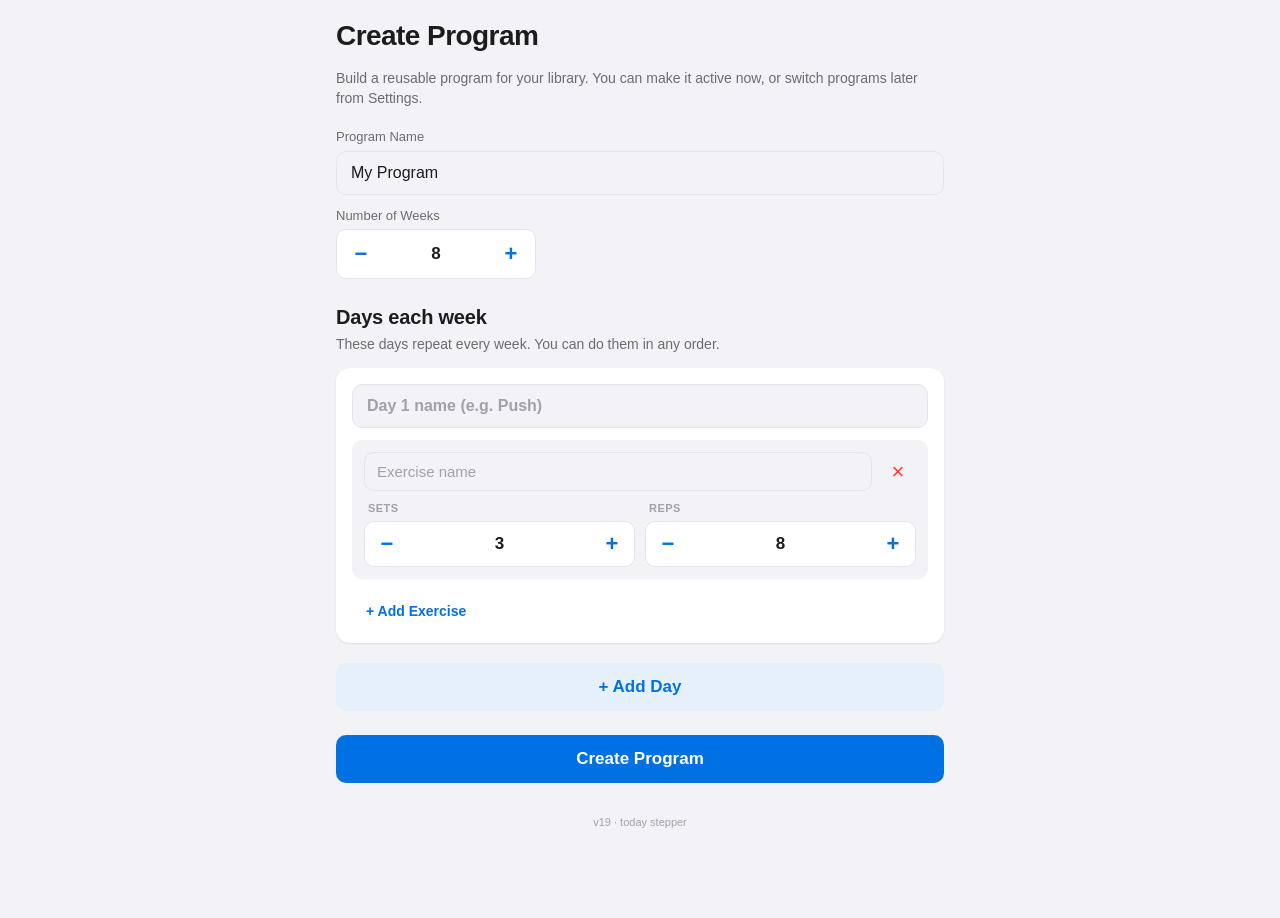
==== commit f966040b: "Redesign Today with program stepper" ====
--- a/index.html
+++ b/index.html
@@ -774,6 +774,7 @@
     font-size: 19px;
     font-weight: 700;
     line-height: 1.2;
+    overflow-wrap: anywhere;
   }
   .program-status .program-meta {
     color: var(--text-dim);
@@ -796,6 +797,74 @@
     white-space: nowrap;
     font-variant-numeric: tabular-nums;
   }
+  .week-stepper {
+    display: flex;
+    align-items: flex-start;
+    gap: 0;
+    overflow-x: auto;
+    padding: 4px 2px 2px;
+    margin: 4px -2px 0;
+    scrollbar-width: none;
+  }
+  .week-stepper::-webkit-scrollbar { display: none; }
+  .week-step {
+    position: relative;
+    flex: 0 0 48px;
+    border: none;
+    background: transparent;
+    padding: 0;
+    color: var(--text-dim);
+    font-family: inherit;
+    cursor: pointer;
+    display: flex;
+    flex-direction: column;
+    align-items: center;
+    gap: 4px;
+  }
+  .week-step:not(:last-child)::after {
+    content: "";
+    position: absolute;
+    top: 16px;
+    left: 32px;
+    right: -16px;
+    height: 2px;
+    background: var(--border);
+    z-index: 0;
+  }
+  .week-step.completed:not(:last-child)::after {
+    background: var(--success);
+  }
+  .week-step-circle {
+    position: relative;
+    z-index: 1;
+    width: 32px;
+    height: 32px;
+    border-radius: 50%;
+    border: 1px solid var(--border);
+    background: var(--card);
+    color: var(--text-dim);
+    display: inline-flex;
+    align-items: center;
+    justify-content: center;
+    font-size: 13px;
+    font-weight: 700;
+    font-variant-numeric: tabular-nums;
+  }
+  .week-step.completed .week-step-circle,
+  .week-step.active .week-step-circle {
+    background: var(--success);
+    border-color: var(--success);
+    color: white;
+  }
+  .week-step.selected .week-step-circle {
+    box-shadow: 0 0 0 4px var(--accent-dim);
+  }
+  .week-step-label {
+    font-size: 11px;
+    font-weight: 600;
+    line-height: 1;
+  }
+  .week-step.selected .week-step-label { color: var(--accent); }
   .program-progress {
     display: flex;
     align-items: center;
@@ -927,6 +996,189 @@
     margin-top: 4px;
     font-variant-numeric: tabular-nums;
   }
+  .complete-banner {
+    display: flex;
+    align-items: center;
+    justify-content: space-between;
+    gap: 12px;
+    border: 1px solid var(--success);
+    background: var(--success-dim);
+  }
+  .complete-title { font-size: 17px; font-weight: 700; }
+  .complete-copy { color: var(--text-dim); font-size: 13px; margin-top: 2px; }
+  .day-stepper-card { padding: 14px 16px; }
+  .week-detail-head {
+    display: flex;
+    align-items: flex-start;
+    justify-content: space-between;
+    gap: 12px;
+    margin-bottom: 6px;
+  }
+  .week-detail-head h2 {
+    margin: 0;
+    font-size: 20px;
+    line-height: 1.15;
+  }
+  .section-label {
+    color: var(--text-dim);
+    font-size: 13px;
+    font-weight: 600;
+    text-transform: uppercase;
+    letter-spacing: 0.04em;
+    margin-bottom: 2px;
+  }
+  .day-stepper { margin-top: 4px; }
+  .day-step {
+    display: grid;
+    grid-template-columns: 36px 1fr;
+    gap: 10px;
+    position: relative;
+  }
+  .day-step:not(:last-child) .day-step-rail::after {
+    content: "";
+    position: absolute;
+    top: 34px;
+    bottom: -2px;
+    left: 16px;
+    width: 2px;
+    background: var(--border);
+  }
+  .day-step.completed:not(:last-child) .day-step-rail::after {
+    background: var(--success);
+  }
+  .day-step-rail {
+    position: relative;
+    display: flex;
+    justify-content: center;
+    padding-top: 12px;
+  }
+  .day-step-circle {
+    position: relative;
+    z-index: 1;
+    width: 32px;
+    height: 32px;
+    border-radius: 50%;
+    border: 1px solid var(--border);
+    background: var(--card);
+    color: var(--text-dim);
+    display: inline-flex;
+    align-items: center;
+    justify-content: center;
+    font-size: 13px;
+    font-weight: 700;
+    font-family: inherit;
+    cursor: pointer;
+    font-variant-numeric: tabular-nums;
+  }
+  .day-step.completed .day-step-circle,
+  .day-step.active .day-step-circle {
+    background: var(--success);
+    border-color: var(--success);
+    color: white;
+  }
+  .day-step.expanded .day-step-circle {
+    box-shadow: 0 0 0 4px var(--accent-dim);
+  }
+  .day-step-body {
+    min-width: 0;
+    padding: 8px 0;
+  }
+  .day-step-summary {
+    width: 100%;
+    border: none;
+    background: transparent;
+    padding: 7px 0;
+    display: grid;
+    grid-template-columns: 1fr auto auto;
+    align-items: center;
+    gap: 8px;
+    text-align: left;
+    font-family: inherit;
+    color: inherit;
+    cursor: pointer;
+  }
+  .day-step-copy { min-width: 0; }
+  .day-step-eyebrow {
+    color: var(--text-dim);
+    font-size: 12px;
+    font-weight: 600;
+    text-transform: uppercase;
+    letter-spacing: 0.04em;
+  }
+  .day-step-name {
+    font-size: 17px;
+    font-weight: 700;
+    line-height: 1.2;
+    margin-top: 1px;
+    overflow-wrap: anywhere;
+  }
+  .day-step-meta {
+    color: var(--text-dim);
+    font-size: 13px;
+    margin-top: 2px;
+  }
+  .day-step-detail {
+    padding: 8px 0 14px;
+  }
+  .day-step-detail .btn {
+    padding: 12px 18px;
+    margin-top: 12px;
+  }
+  .exercise-stepper {
+    display: flex;
+    flex-direction: column;
+    gap: 0;
+    border-top: 1px solid var(--border);
+    margin-top: 4px;
+  }
+  .exercise-step {
+    display: grid;
+    grid-template-columns: 26px 1fr;
+    gap: 10px;
+    align-items: start;
+    padding: 10px 0;
+    border-bottom: 1px solid var(--border);
+  }
+  .exercise-step:last-child { border-bottom: none; }
+  .exercise-step-dot {
+    width: 22px;
+    height: 22px;
+    border-radius: 50%;
+    border: 1px solid var(--border);
+    background: var(--card);
+    color: white;
+    display: inline-flex;
+    align-items: center;
+    justify-content: center;
+    font-size: 12px;
+    font-weight: 700;
+    margin-top: 1px;
+  }
+  .exercise-step.completed .exercise-step-dot {
+    background: var(--success);
+    border-color: var(--success);
+  }
+  .exercise-step.active .exercise-step-dot {
+    background: var(--success);
+    border-color: var(--success);
+  }
+  .exercise-step.skipped .exercise-step-dot {
+    background: var(--warn);
+    border-color: var(--warn);
+  }
+  .exercise-step-main { min-width: 0; }
+  .exercise-step-name {
+    font-size: 15px;
+    font-weight: 600;
+    line-height: 1.25;
+    overflow-wrap: anywhere;
+  }
+  .exercise-step-meta {
+    color: var(--text-dim);
+    font-size: 13px;
+    margin-top: 2px;
+    font-variant-numeric: tabular-nums;
+  }
 
   .card-next {
     padding: 14px 16px;
@@ -957,7 +1209,7 @@
 'use strict';
 
 /* ---------- State ---------- */
-const APP_VERSION = 'v18 · program library';
+const APP_VERSION = 'v19 · today stepper';
 
 const EXERCISE_LIBRARY = [
   // Squat / quad
@@ -1011,7 +1263,8 @@
 let state = load();
 let setupDraft = null;  // { name, weeks, days: [...] } while editing in setup screen
 let editingSet = null;  // { exIdx, setIdx } when a logged set is being edited
-let expandedDayIdx = null;  // index of compact day-card whose detail is expanded on Today
+let selectedWeekIndex = null; // UI-only selected week on Today
+let expandedDayKey = null;    // UI-only expanded Today day, formatted as "week:day"
 let exerciseLibrarySearch = '';
 let editingExerciseLibraryId = null;
 let modal = null;
@@ -1309,12 +1562,58 @@
   return ex.targetReps;
 }
 
+function currentWeekIndex() {
+  if (!state.program) return 0;
+  return Math.min(state.currentRun.weekIndex || 0, Math.max(0, state.program.weeks - 1));
+}
+
+function clampWeekIndex(weekIndex) {
+  if (!state.program) return 0;
+  const max = Math.max(0, state.program.weeks - 1);
+  const n = parseInt(weekIndex, 10);
+  if (isNaN(n)) return currentWeekIndex();
+  return Math.max(0, Math.min(max, n));
+}
+
+function dayKey(weekIndex, dayIndex) {
+  return `${weekIndex}:${dayIndex}`;
+}
+
+function sessionBelongsToActiveProgram(session) {
+  if (!session) return false;
+  if (!state.activeProgramId) return true;
+  return !session.programId || session.programId === state.activeProgramId;
+}
+
+function activeProgramSessions() {
+  return state.sessions.filter(sessionBelongsToActiveProgram);
+}
+
+function sessionsForWeek(weekIndex) {
+  return activeProgramSessions().filter(s => s.weekIndex === weekIndex);
+}
+
+function sessionForDay(weekIndex, dayIndex) {
+  return activeProgramSessions().slice().reverse().find(s =>
+    s.weekIndex === weekIndex && s.dayIndex === dayIndex
+  );
+}
+
+function dayIsDoneInWeek(weekIndex, dayIndex) {
+  if (!state.program) return false;
+  if ((state.currentRun.weekIndex || 0) > weekIndex) return true;
+  if ((state.currentRun.weekIndex || 0) === weekIndex) {
+    return state.currentRun.completedDayIndices.includes(dayIndex);
+  }
+  return false;
+}
+
 function dayIsDoneThisWeek(dayIndex) {
-  return state.currentRun.completedDayIndices.includes(dayIndex);
+  return dayIsDoneInWeek(state.currentRun.weekIndex || 0, dayIndex);
 }
 
 function nextDayIndex() {
-  if (!state.program) return -1;
+  if (!state.program || programIsComplete()) return -1;
   for (let i = 0; i < state.program.template.length; i++) {
     if (!dayIsDoneThisWeek(i)) return i;
   }
@@ -1326,20 +1625,54 @@
 }
 
 function programIsComplete() {
-  return state.program && state.currentRun.weekIndex >= state.program.weeks;
+  return state.program && (state.currentRun.weekIndex || 0) >= state.program.weeks;
 }
 
 function sessionForDayThisWeek(dayIndex) {
-  return state.sessions.slice().reverse().find(s =>
-    s.weekIndex === state.currentRun.weekIndex && s.dayIndex === dayIndex
-  );
+  return sessionForDay(state.currentRun.weekIndex || 0, dayIndex);
 }
 
 function latestSessionThisWeek() {
-  return state.sessions.slice().reverse().find(s =>
-    s.weekIndex === state.currentRun.weekIndex &&
+  return activeProgramSessions().slice().reverse().find(s =>
+    s.weekIndex === (state.currentRun.weekIndex || 0) &&
     state.currentRun.completedDayIndices.includes(s.dayIndex)
   );
+}
+
+function completedDayCountForWeek(weekIndex) {
+  if (!state.program) return 0;
+  if ((state.currentRun.weekIndex || 0) > weekIndex) return state.program.template.length;
+  if ((state.currentRun.weekIndex || 0) === weekIndex) return state.currentRun.completedDayIndices.length;
+  return 0;
+}
+
+function activeDayIndexForWeek(weekIndex) {
+  if (programIsComplete()) return -1;
+  if ((state.currentRun.weekIndex || 0) !== weekIndex) return -1;
+  return nextDayIndex();
+}
+
+function defaultExpandedDayKey(weekIndex) {
+  if (!state.program || !state.program.template.length) return null;
+  const activeIdx = activeDayIndexForWeek(weekIndex);
+  if (activeIdx >= 0) return dayKey(weekIndex, activeIdx);
+  for (let i = 0; i < state.program.template.length; i++) {
+    if (dayIsDoneInWeek(weekIndex, i)) return dayKey(weekIndex, i);
+  }
+  return dayKey(weekIndex, 0);
+}
+
+function ensureTodaySelection() {
+  if (!state.program) {
+    selectedWeekIndex = null;
+    expandedDayKey = null;
+    return 0;
+  }
+  selectedWeekIndex = clampWeekIndex(selectedWeekIndex == null ? currentWeekIndex() : selectedWeekIndex);
+  if (!expandedDayKey || !expandedDayKey.startsWith(`${selectedWeekIndex}:`)) {
+    expandedDayKey = defaultExpandedDayKey(selectedWeekIndex);
+  }
+  return selectedWeekIndex;
 }
 
 function sessionSummaryText(session) {
@@ -1503,7 +1836,8 @@
   state.program = programFromRecord(record);
   state.active = null;
   state.celebration = null;
-  expandedDayIdx = null;
+  selectedWeekIndex = null;
+  expandedDayKey = null;
   if (!sameProgram || opts.resetProgress) {
     state.currentRun = { startedAt: Date.now(), weekIndex: 0, completedDayIndices: [] };
   } else {
@@ -1555,28 +1889,16 @@
 }
 
 Views.today = function() {
-  if (programIsComplete()) {
-    return programCompleteView();
-  }
   const lvl = levelFromXp(state.stats.xp);
   const program = state.program;
-  const week = state.currentRun.weekIndex;
   const totalWeeks = program.weeks;
   const template = program.template;
-  const doneCount = state.currentRun.completedDayIndices.length;
-  const overallDone = week * template.length + doneCount;
-  const overallTotal = totalWeeks * template.length;
-  const overallPct = (overallDone / overallTotal * 100).toFixed(0);
-
-  // Order cards: next-up first, recent completion, other undone, then done last.
-  const nextIdx = nextDayIndex();
-  const latestSession = latestSessionThisWeek();
-  const justCompletedIdx = latestSession ? latestSession.dayIndex : null;
-  const order = [];
-  if (nextIdx >= 0) order.push(nextIdx);
-  if (justCompletedIdx != null && dayIsDoneThisWeek(justCompletedIdx)) order.push(justCompletedIdx);
-  template.forEach((_, i) => { if (!order.includes(i) && !dayIsDoneThisWeek(i)) order.push(i); });
-  template.forEach((_, i) => { if (!order.includes(i) && dayIsDoneThisWeek(i)) order.push(i); });
+  const selectedWeek = ensureTodaySelection();
+  const completedWeeks = Math.min(state.currentRun.weekIndex || 0, totalWeeks);
+  const activeWeekDone = programIsComplete() ? 0 : state.currentRun.completedDayIndices.length;
+  const overallDone = completedWeeks * template.length + activeWeekDone;
+  const overallTotal = Math.max(1, totalWeeks * template.length);
+  const overallPct = Math.min(100, Math.round(overallDone / overallTotal * 100));
 
   return `
     <div class="today-header">
@@ -1584,19 +1906,28 @@
       <button class="btn ghost small" id="edit-program">Edit program</button>
     </div>
 
-    ${programStatusHtml(program, week, totalWeeks, doneCount, template.length, overallPct, lvl)}
-
-    ${order.map(i => dayCardHtml(template[i], i, i === justCompletedIdx)).join('')}
+    ${programIsComplete() ? programCompleteBannerHtml(program) : ''}
+    ${programStatusHtml(program, selectedWeek, totalWeeks, overallPct, lvl)}
+
+    ${selectedWeekDayStepperHtml(selectedWeek)}
   `;
 };
 
-function programStatusHtml(program, week, totalWeeks, doneCount, dayCount, overallPct, lvl) {
+function programStatusHtml(program, selectedWeek, totalWeeks, overallPct, lvl) {
+  const dayCount = program.template.length;
+  const selectedDone = completedDayCountForWeek(selectedWeek);
+  const activeLabel = programIsComplete()
+    ? `All ${totalWeeks} weeks completed`
+    : `Active Week ${(state.currentRun.weekIndex || 0) + 1} of ${totalWeeks}`;
+  const viewingLabel = selectedWeek === currentWeekIndex()
+    ? activeLabel
+    : `Viewing Week ${selectedWeek + 1} of ${totalWeeks}`;
   return `
     <div class="card program-status">
       <div class="program-status-top">
         <div>
           <div class="program-name">${esc(program.name)}</div>
-          <div class="program-meta">Week ${Math.min(week + 1, totalWeeks)} of ${totalWeeks} · ${doneCount} of ${dayCount} days this week</div>
+          <div class="program-meta">${viewingLabel} &middot; ${selectedDone} of ${dayCount} days done</div>
         </div>
         <div class="metric-chips">
           <span class="metric-chip">🔥 ${state.stats.streak}</span>
@@ -1604,7 +1935,7 @@
           <span class="metric-chip">${state.stats.xp} XP</span>
         </div>
       </div>
-      ${weekProgressHtml()}
+      ${weekStepperHtml(selectedWeek)}
       <div class="program-progress">
         <div class="progress-bar"><div class="fill" style="width:${overallPct}%"></div></div>
         <span class="progress-label">${overallPct}% complete</span>
@@ -1613,24 +1944,38 @@
   `;
 }
 
-function weekProgressHtml() {
-  const week = state.currentRun.weekIndex;
+function weekStepperHtml(selectedWeek) {
+  const currentWeek = state.currentRun.weekIndex || 0;
   const totalWeeks = state.program.weeks;
+  const complete = programIsComplete();
   return `
-    <div class="row wrap" style="gap:6px;">
+    <div class="week-stepper" aria-label="Program weeks">
       ${Array.from({length: totalWeeks}, (_, i) => {
-        const done = i < week;
-        const cur = i === week;
-        return `<div class="week-pip ${done ? 'done' : ''} ${cur ? 'current' : ''}" title="Week ${i+1}">${i + 1}</div>`;
+        const done = complete || i < currentWeek;
+        const active = !complete && i === currentWeek;
+        const selected = i === selectedWeek;
+        const classes = [
+          done ? 'completed' : '',
+          active ? 'active' : '',
+          selected ? 'selected' : '',
+          (!done && !active) ? 'upcoming' : ''
+        ].filter(Boolean).join(' ');
+        const status = done ? 'completed' : active ? 'active' : 'planned';
+        return `
+          <button class="week-step ${classes}" data-select-week="${i}" aria-label="Week ${i + 1}, ${status}">
+            <span class="week-step-circle">${done ? '&#10003;' : i + 1}</span>
+            <span class="week-step-label">W${i + 1}</span>
+          </button>
+        `;
       }).join('')}
     </div>
   `;
 }
 
-function dayCardHtml(day, i, isJustCompleted = false) {
+function legacyDayCardHtml(day, i, isJustCompleted = false) {
   const done = dayIsDoneThisWeek(i);
   const isNext = !done && nextDayIndex() === i;
-  const isExpanded = expandedDayIdx === i;
+  const isExpanded = false;
   const session = done ? sessionForDayThisWeek(i) : null;
   const exCount = day.exercises.length;
   const setCount = day.exercises.reduce((n, e) => n + e.sets, 0);
@@ -1713,6 +2058,158 @@
           <div class="session-set-summary">${sessionExerciseSetSummary(e)}</div>
         </div>
       `).join('')}
+    </div>
+  `;
+}
+
+function programCompleteBannerHtml(program) {
+  return `
+    <div class="card complete-banner">
+      <div>
+        <div class="complete-title">Program complete</div>
+        <div class="complete-copy">You finished all ${program.weeks} weeks of ${esc(program.name)}. Review any week below.</div>
+      </div>
+      <button class="btn secondary small" id="restart-program">Start again</button>
+    </div>
+  `;
+}
+
+function selectedWeekDayStepperHtml(weekIndex) {
+  const days = state.program.template;
+  const complete = completedDayCountForWeek(weekIndex);
+  const status = programIsComplete() || weekIndex < (state.currentRun.weekIndex || 0)
+    ? 'Complete'
+    : weekIndex === (state.currentRun.weekIndex || 0)
+      ? 'In progress'
+      : 'Planned';
+  return `
+    <div class="card day-stepper-card">
+      <div class="week-detail-head">
+        <div>
+          <div class="section-label">Week ${weekIndex + 1}</div>
+          <h2>${status}</h2>
+        </div>
+        <span class="badge ${status === 'Complete' ? 'success' : ''}">${complete}/${days.length} days</span>
+      </div>
+      <div class="day-stepper">
+        ${days.map((day, i) => dayStepHtml(day, weekIndex, i)).join('')}
+      </div>
+    </div>
+  `;
+}
+
+function dayStepHtml(day, weekIndex, dayIndex) {
+  const key = dayKey(weekIndex, dayIndex);
+  const done = dayIsDoneInWeek(weekIndex, dayIndex);
+  const active = !done && activeDayIndexForWeek(weekIndex) === dayIndex;
+  const expanded = expandedDayKey === key;
+  const session = sessionForDay(weekIndex, dayIndex);
+  const skipped = session ? skippedCount(session.exercises) : 0;
+  const exCount = day.exercises.length;
+  const setCount = day.exercises.reduce((n, e) => n + e.sets, 0);
+  const canStart = active && !state.active;
+  const statusText = done
+    ? (session ? `Done ${fmtDate(session.date)} &middot; ${sessionSummaryText(session)}` : 'Done')
+    : active
+      ? 'Active day'
+      : `${exCount} exercises &middot; ${setCount} sets`;
+  const badge = done
+    ? (skipped ? `<span class="badge warn">${skipped} skipped</span>` : `<span class="badge success">Done</span>`)
+    : active
+      ? `<span class="badge success">Active</span>`
+      : `<span class="badge">Planned</span>`;
+
+  return `
+    <div class="day-step ${done ? 'completed' : ''} ${active ? 'active' : ''} ${expanded ? 'expanded' : ''}">
+      <div class="day-step-rail">
+        <button class="day-step-circle" data-expand-day-key="${key}" aria-label="Toggle Day ${dayIndex + 1}">
+          ${done ? '&#10003;' : dayIndex + 1}
+        </button>
+      </div>
+      <div class="day-step-body">
+        <button class="day-step-summary" data-expand-day-key="${key}">
+          <div class="day-step-copy">
+            <div class="day-step-eyebrow">Day ${dayIndex + 1}</div>
+            <div class="day-step-name">${esc(day.name)}</div>
+            <div class="day-step-meta">${statusText}</div>
+          </div>
+          ${badge}
+          <span class="chevron" aria-hidden="true">${expanded ? '&#9662;' : '&#9656;'}</span>
+        </button>
+        ${expanded ? dayStepDetailHtml(day, weekIndex, dayIndex, session, canStart) : ''}
+      </div>
+    </div>
+  `;
+}
+
+function dayStepDetailHtml(day, weekIndex, dayIndex, session, canStart) {
+  return `
+    <div class="day-step-detail">
+      ${exerciseStepperHtml(day, weekIndex, dayIndex, session)}
+      ${canStart ? `<button class="btn" data-start-day="${dayIndex}">Start ${esc(day.name)}</button>` : ''}
+    </div>
+  `;
+}
+
+function matchingSessionExercise(session, planned, index, used) {
+  if (!session || !Array.isArray(session.exercises)) return null;
+  const sameIndex = session.exercises[index];
+  if (sameIndex && !used.has(index) && sameIndex.name === planned.name) {
+    used.add(index);
+    return sameIndex;
+  }
+  const matchIndex = session.exercises.findIndex((e, i) => !used.has(i) && e.name === planned.name);
+  if (matchIndex >= 0) {
+    used.add(matchIndex);
+    return session.exercises[matchIndex];
+  }
+  return null;
+}
+
+function exerciseStepperHtml(day, weekIndex, dayIndex, session) {
+  const activeWorkout = state.active &&
+    state.active.weekIndex === weekIndex &&
+    state.active.dayIndex === dayIndex
+      ? state.active
+      : null;
+  const firstOpen = activeWorkout
+    ? activeWorkout.exercises.findIndex(e => !exerciseIsResolved(e))
+    : -1;
+  const usedSessionExercises = new Set();
+
+  return `
+    <div class="exercise-stepper">
+      ${day.exercises.map((planned, i) => {
+        const activeEx = activeWorkout ? activeWorkout.exercises[i] : null;
+        const sessionEx = activeEx ? null : matchingSessionExercise(session, planned, i, usedSessionExercises);
+        const source = activeEx || sessionEx || planned;
+        const targetSets = source.targetSets || planned.sets;
+        const targetReps = source.targetReps || planned.reps;
+        let status = 'blank';
+        if (activeEx) {
+          if (activeEx.skipped) status = 'skipped';
+          else if (exerciseIsComplete(activeEx)) status = 'completed';
+          else if (i === firstOpen) status = 'active';
+        } else if (sessionEx) {
+          const sessionSets = Array.isArray(sessionEx.sets) ? sessionEx.sets.length : 0;
+          const sessionTarget = sessionEx.targetSets || planned.sets;
+          status = sessionEx.skipped ? 'skipped' : sessionSets >= sessionTarget ? 'completed' : 'blank';
+        }
+        const loggedSummary = sessionEx
+          ? sessionExerciseSetSummary(sessionEx) || sessionExerciseStatus(sessionEx)
+          : activeEx && activeEx.sets.length
+            ? `${activeEx.sets.length} of ${targetSets} sets logged`
+            : '';
+        return `
+          <div class="exercise-step ${status}">
+            <span class="exercise-step-dot">${status === 'completed' || status === 'skipped' ? '&#10003;' : ''}</span>
+            <div class="exercise-step-main">
+              <div class="exercise-step-name">${esc(planned.name)}</div>
+              <div class="exercise-step-meta">${targetSets}&times;${targetReps}${loggedSummary ? ` &middot; ${esc(loggedSummary)}` : ''}</div>
+            </div>
+          </div>
+        `;
+      }).join('')}
     </div>
   `;
 }
@@ -2187,14 +2684,21 @@
   }
 
   // Today
+  const weekEl = e.target.closest && e.target.closest('[data-select-week]');
+  if (weekEl) {
+    selectedWeekIndex = clampWeekIndex(weekEl.dataset.selectWeek);
+    expandedDayKey = defaultExpandedDayKey(selectedWeekIndex);
+    render();
+    return;
+  }
   if (e.target.dataset.startDay != null) {
     startWorkout(parseInt(e.target.dataset.startDay, 10));
     return;
   }
-  const expandEl = e.target.closest && e.target.closest('[data-expand-day]');
+  const expandEl = e.target.closest && e.target.closest('[data-expand-day-key]');
   if (expandEl && !e.target.closest('[data-start-day]')) {
-    const i = parseInt(expandEl.dataset.expandDay, 10);
-    expandedDayIdx = (expandedDayIdx === i) ? null : i;
+    const key = expandEl.dataset.expandDayKey;
+    expandedDayKey = (expandedDayKey === key) ? null : key;
     render();
     return;
   }
@@ -2205,6 +2709,8 @@
       confirmText: 'Restart',
       onConfirm: () => {
         state.currentRun = { startedAt: Date.now(), weekIndex: 0, completedDayIndices: [] };
+        selectedWeekIndex = null;
+        expandedDayKey = null;
         closeModal();
         setState({});
       }
@@ -2265,6 +2771,8 @@
       onConfirm: () => {
         state = structuredClone(DEFAULT_STATE);
         setupDraft = null;
+        selectedWeekIndex = null;
+        expandedDayKey = null;
         closeModal();
         setState({});
       }
@@ -2336,8 +2844,11 @@
 
   if (e.target.id === 'celebrate-continue') {
     const c = state.celebration;
-    if (c && c.type === 'workout' && c.fullyComplete && !c.weekComplete && !c.programComplete) {
-      expandedDayIdx = c.dayIndex;
+    if (c && c.type === 'workout' && c.fullyComplete) {
+      selectedWeekIndex = c.weekComplete || c.programComplete ? currentWeekIndex() : clampWeekIndex(c.weekIndex);
+      expandedDayKey = c.weekComplete || c.programComplete
+        ? defaultExpandedDayKey(selectedWeekIndex)
+        : dayKey(selectedWeekIndex, c.dayIndex);
     }
     state.celebration = null;
     save();
@@ -2602,6 +3113,8 @@
         state.active = null;
         state.celebration = null;
         state.currentRun = { startedAt: null, weekIndex: 0, completedDayIndices: [] };
+        selectedWeekIndex = null;
+        expandedDayKey = null;
       }
     }
     state.programLibrary = state.programLibrary.filter(p => p.id !== id);
@@ -2666,6 +3179,8 @@
     state.program = programFromRecord(record);
     state.active = null;
     state.celebration = null;
+    selectedWeekIndex = null;
+    expandedDayKey = null;
     if (!sameProgram) {
       state.currentRun = { startedAt: Date.now(), weekIndex: 0, completedDayIndices: [] };
     } else {
@@ -2685,11 +3200,15 @@
 function startWorkout(dayIndex) {
   if (programIsComplete()) return;
   if (dayIsDoneThisWeek(dayIndex)) return;
+  if (dayIndex !== nextDayIndex()) return;
   const day = state.program.template[dayIndex];
   if (!day) return;
   editingSet = null;
-  expandedDayIdx = null;
+  selectedWeekIndex = state.currentRun.weekIndex || 0;
+  expandedDayKey = dayKey(selectedWeekIndex, dayIndex);
   state.active = {
+    programId: state.activeProgramId || null,
+    programName: state.program.name,
     weekIndex: state.currentRun.weekIndex,
     dayIndex,
     dayName: day.name || ('Day ' + (dayIndex + 1)),
@@ -2884,6 +3403,8 @@
 
   const session = {
     date: Date.now(),
+    programId: a.programId || state.activeProgramId || null,
+    programName: a.programName || (state.program && state.program.name) || '',
     weekIndex: a.weekIndex,
     dayIndex: a.dayIndex,
     dayName: a.dayName,
